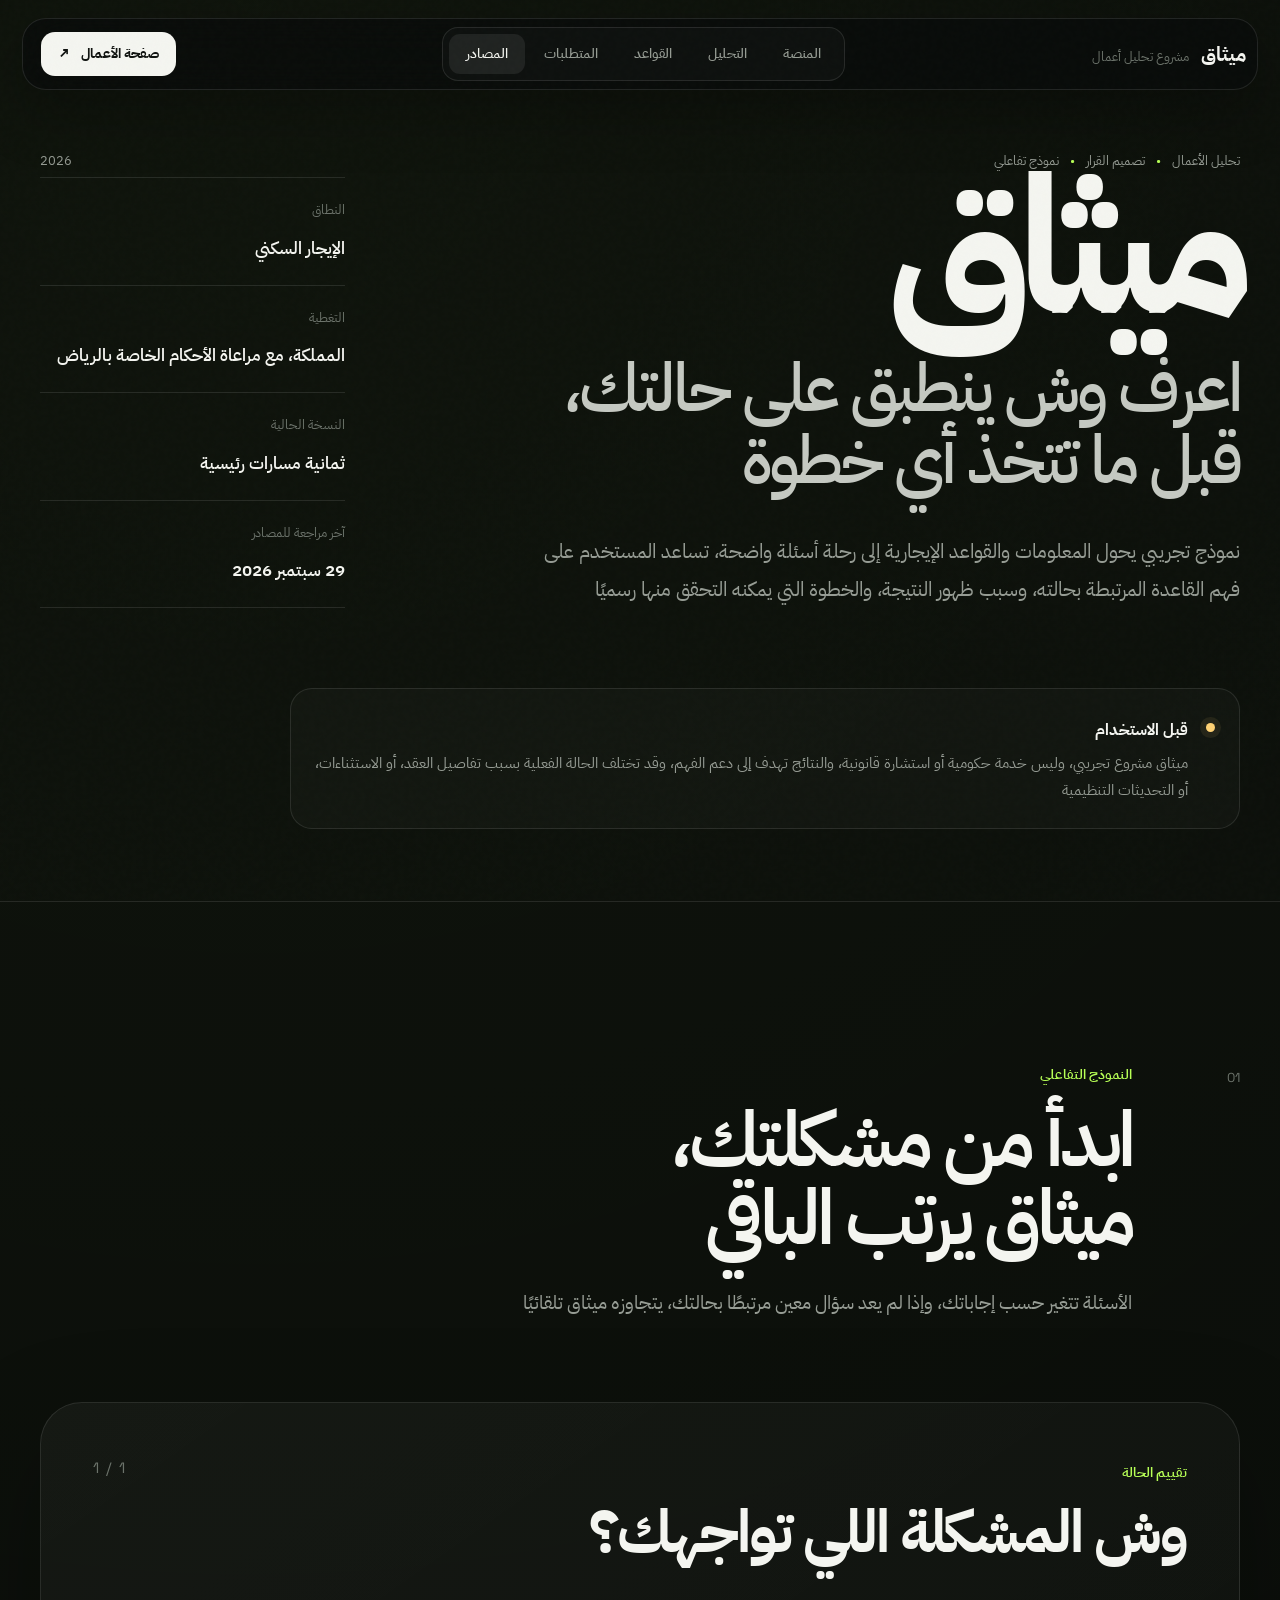
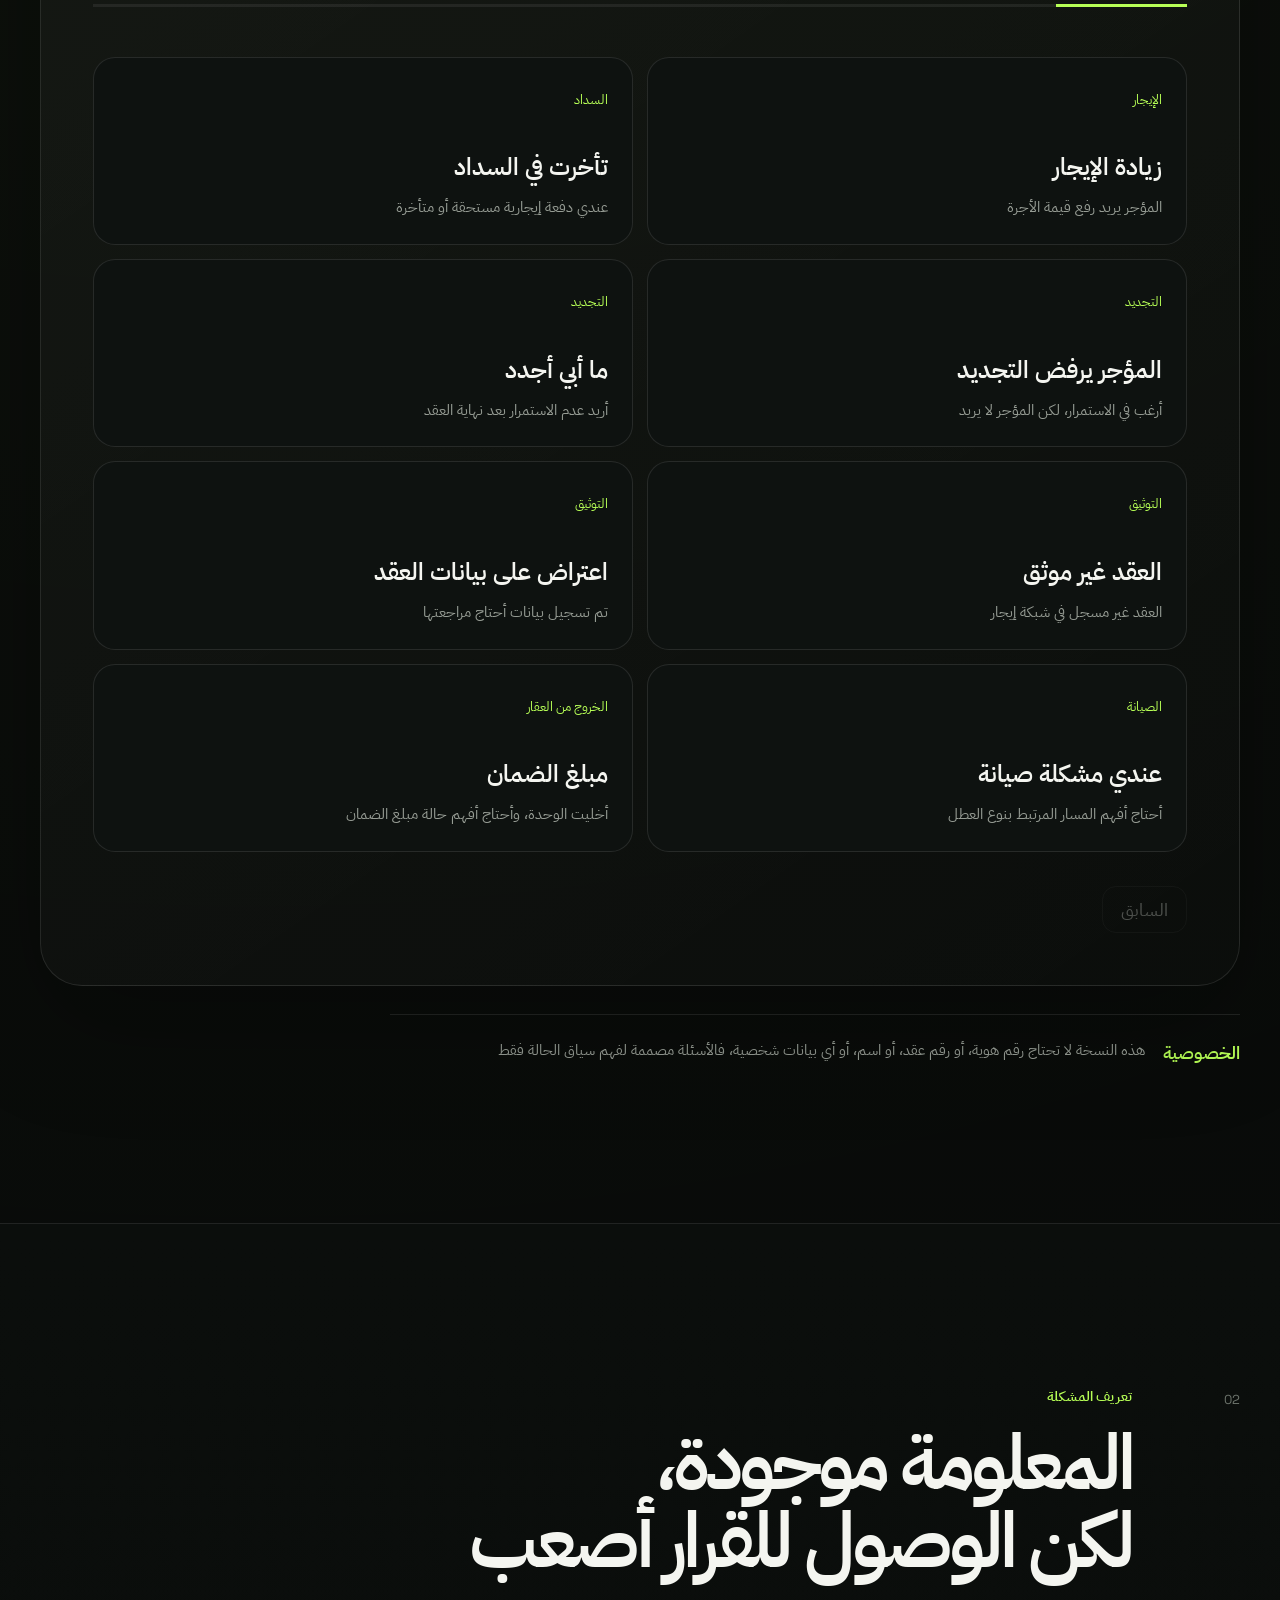
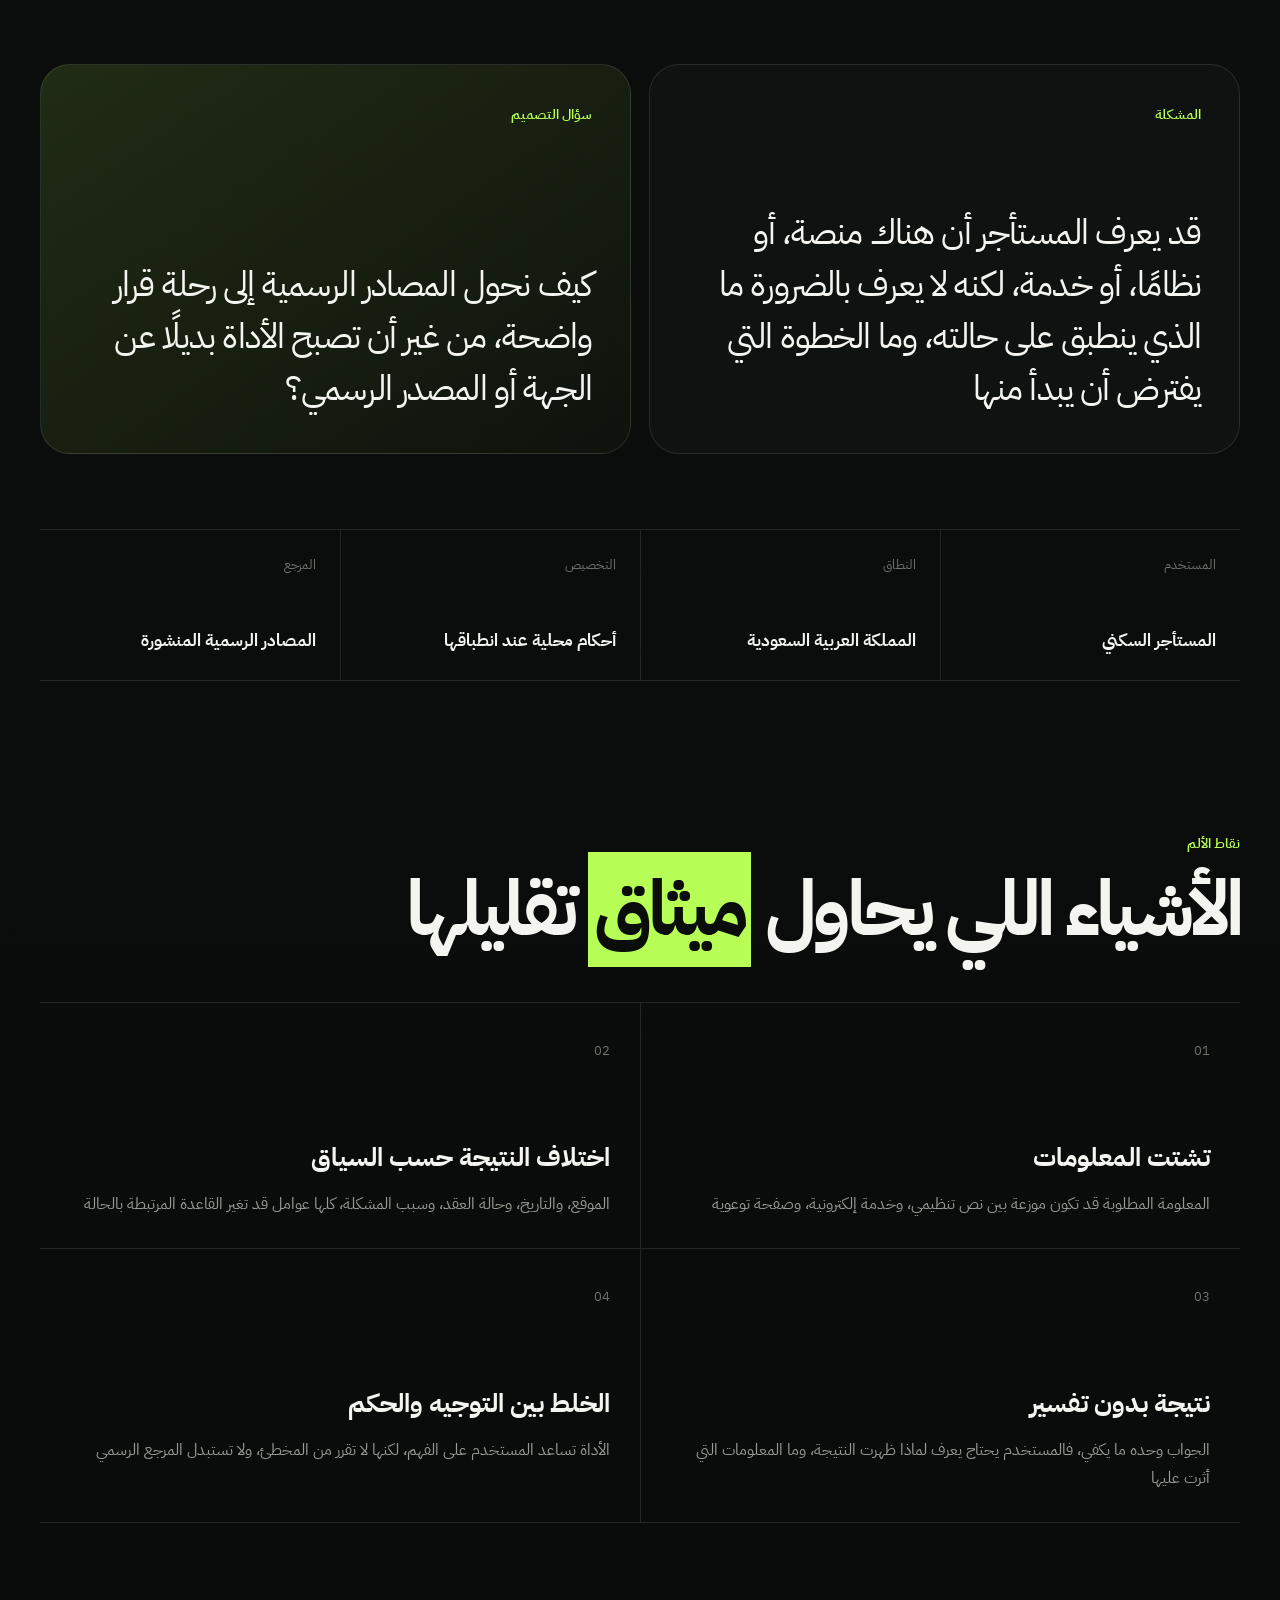
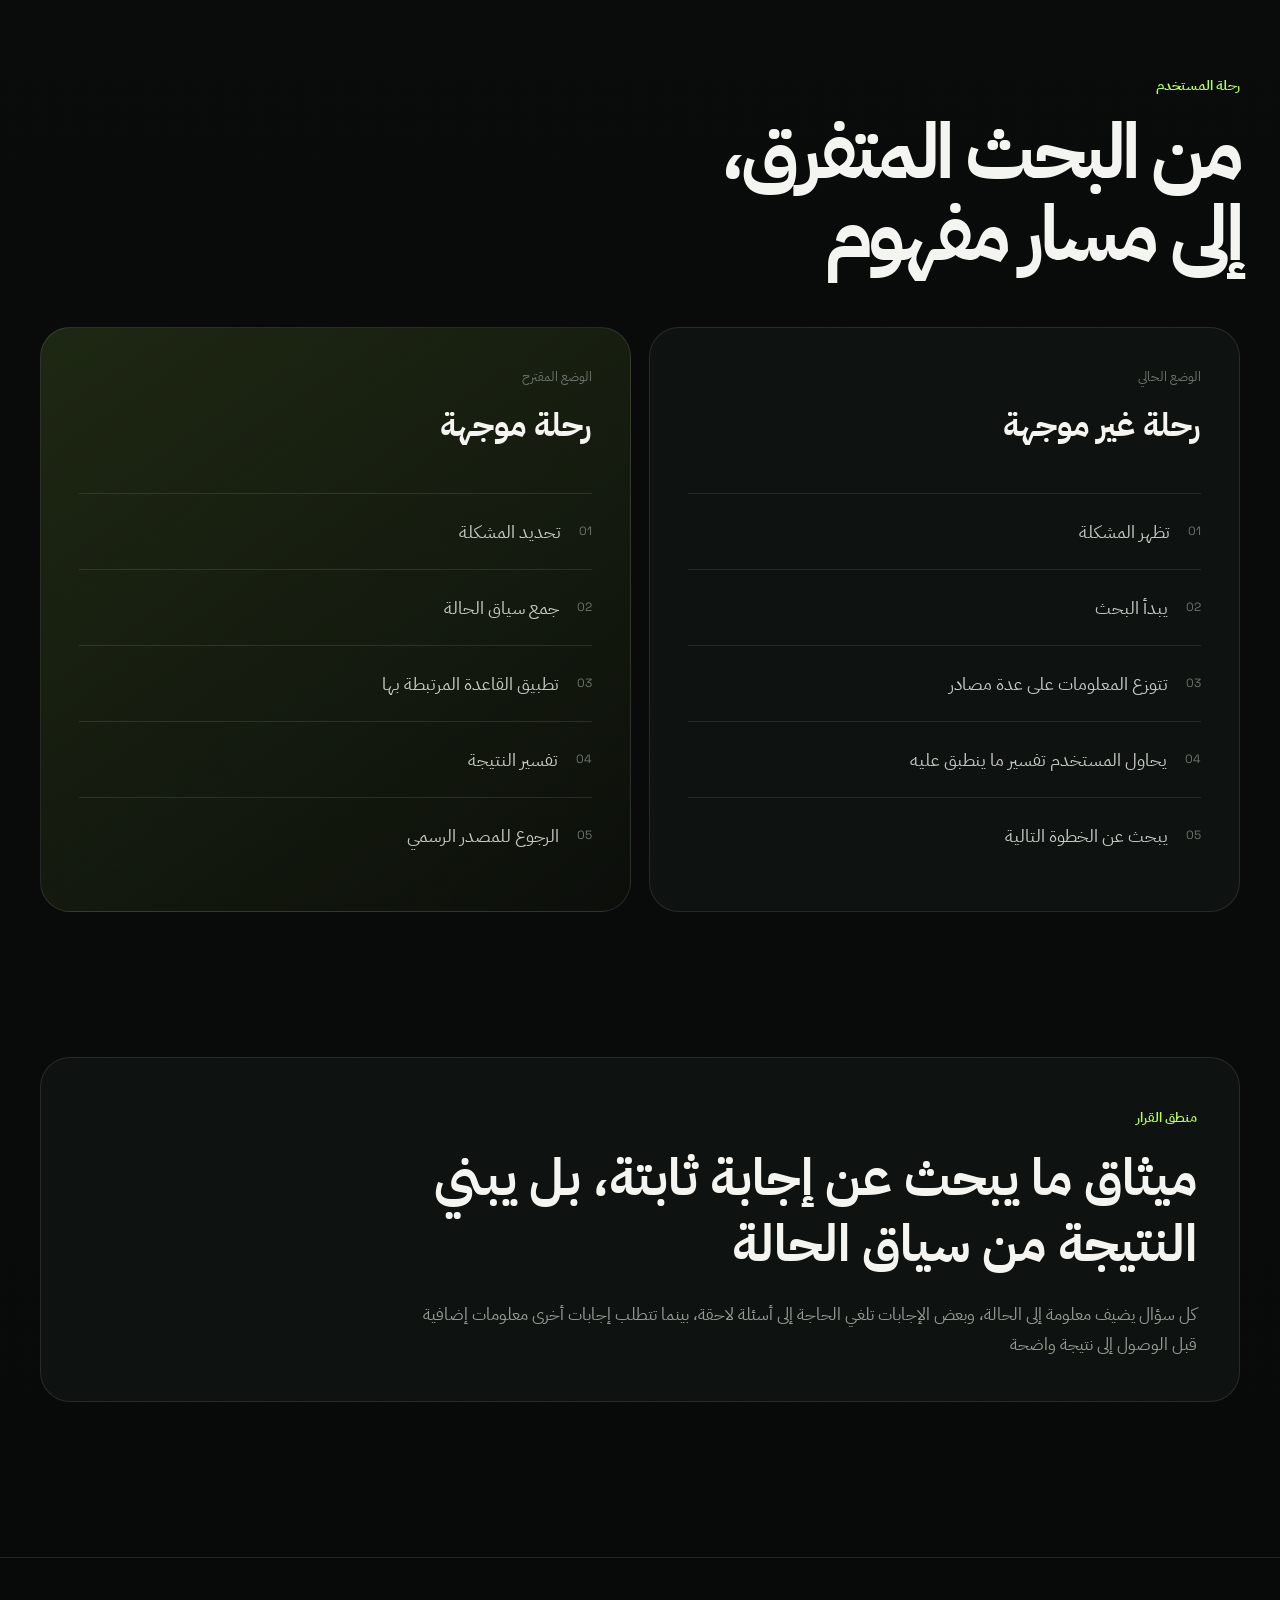
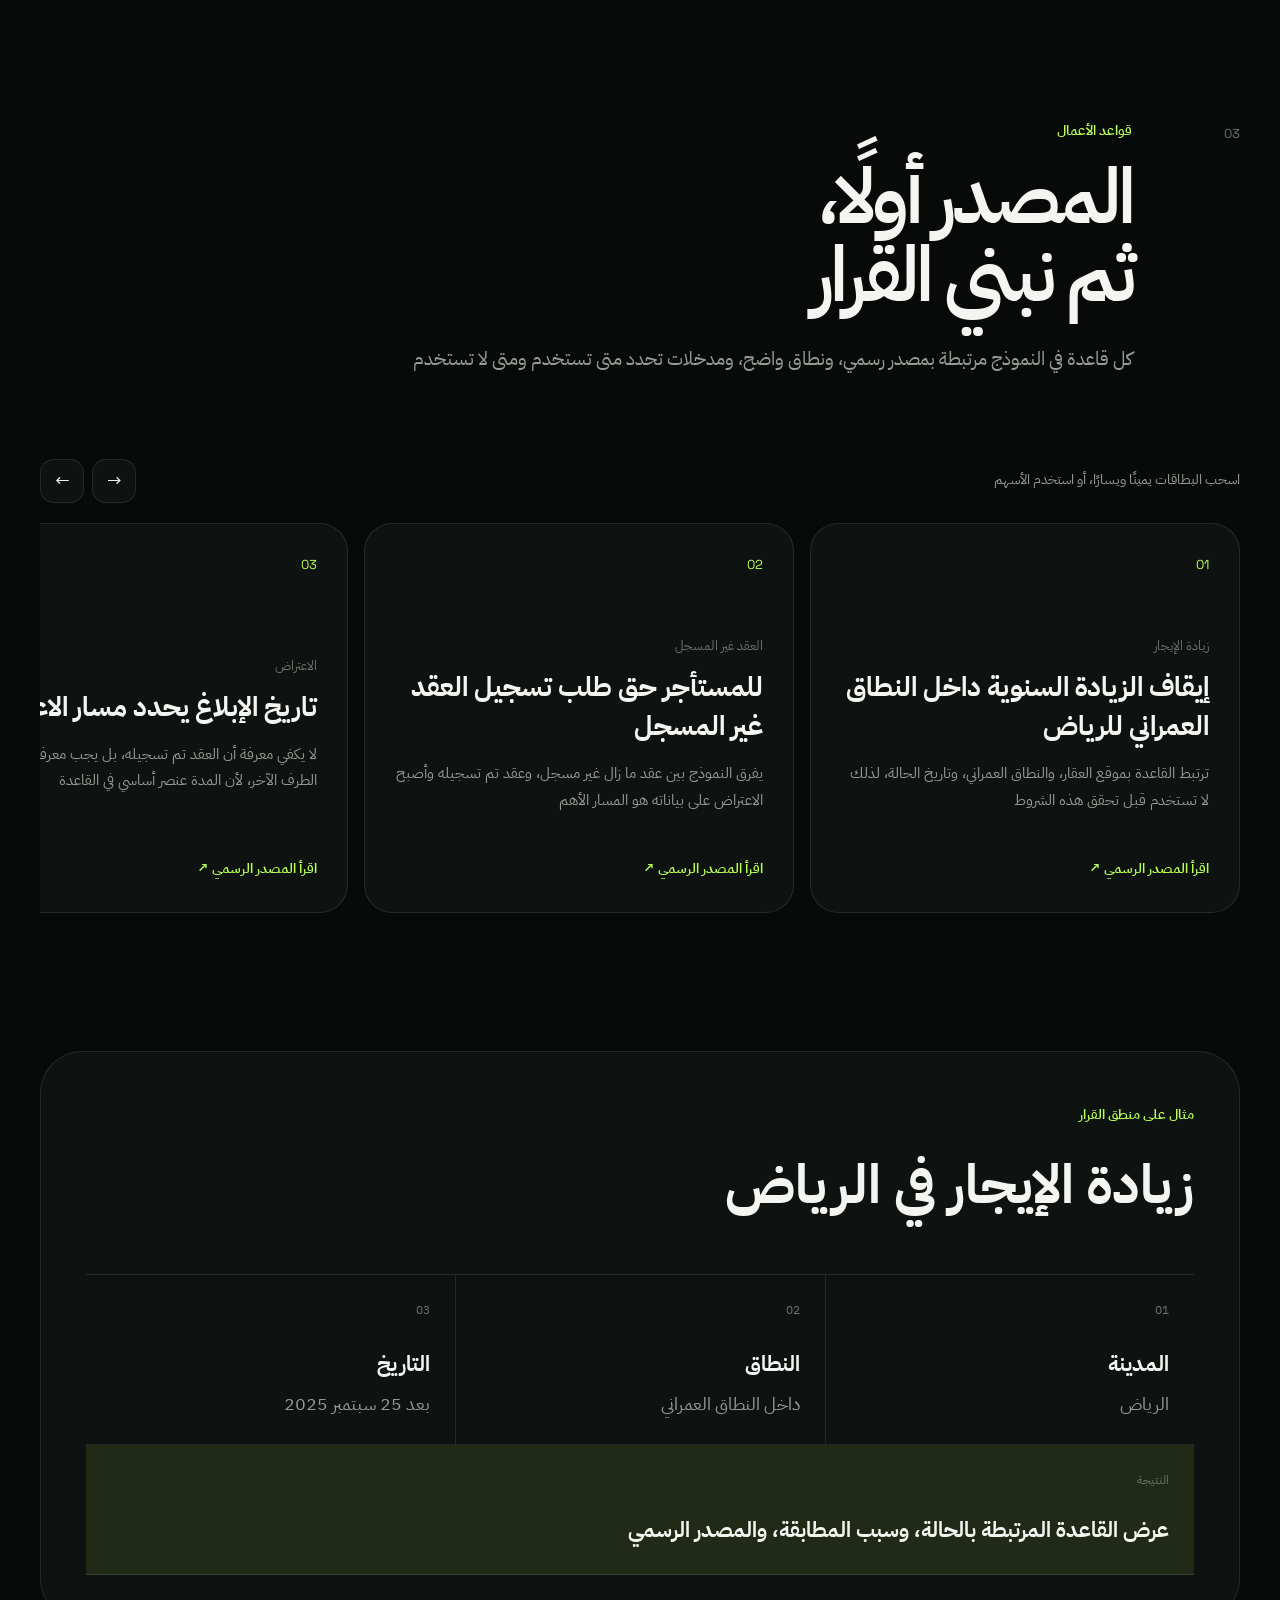
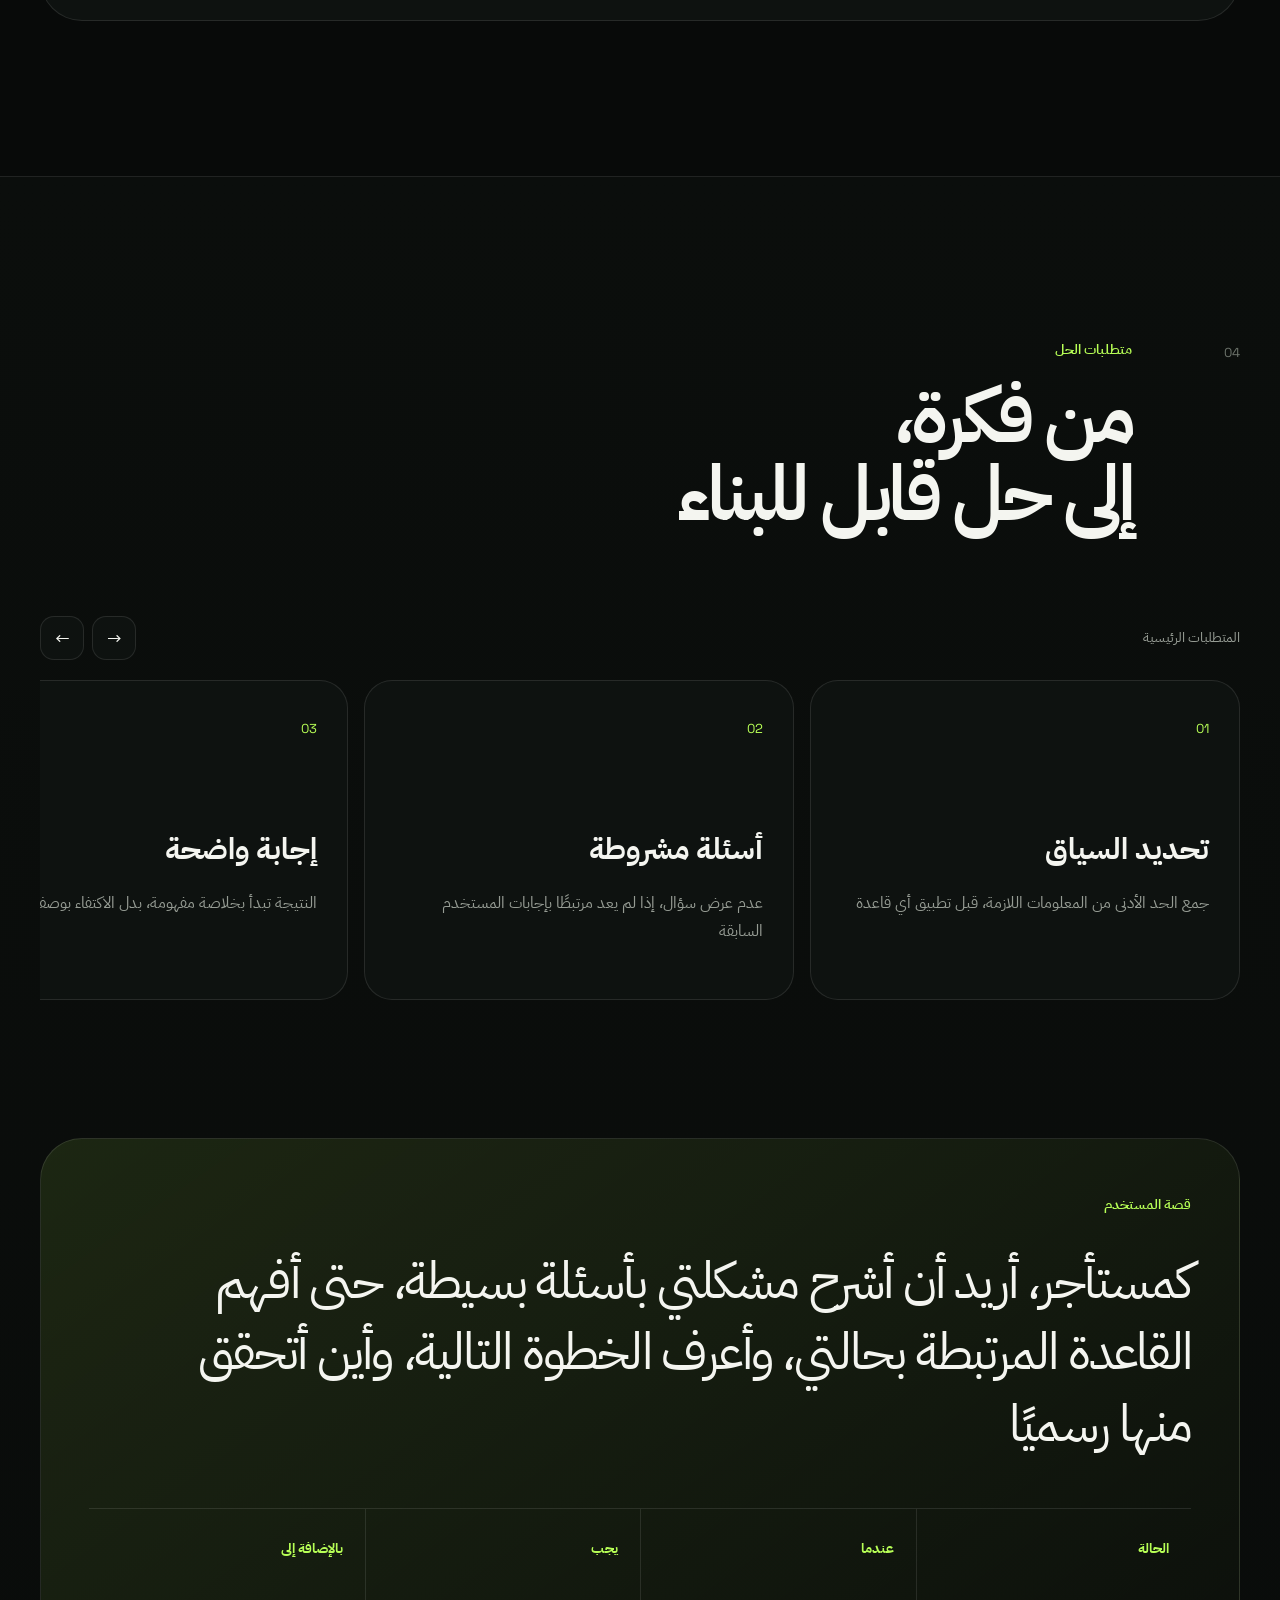
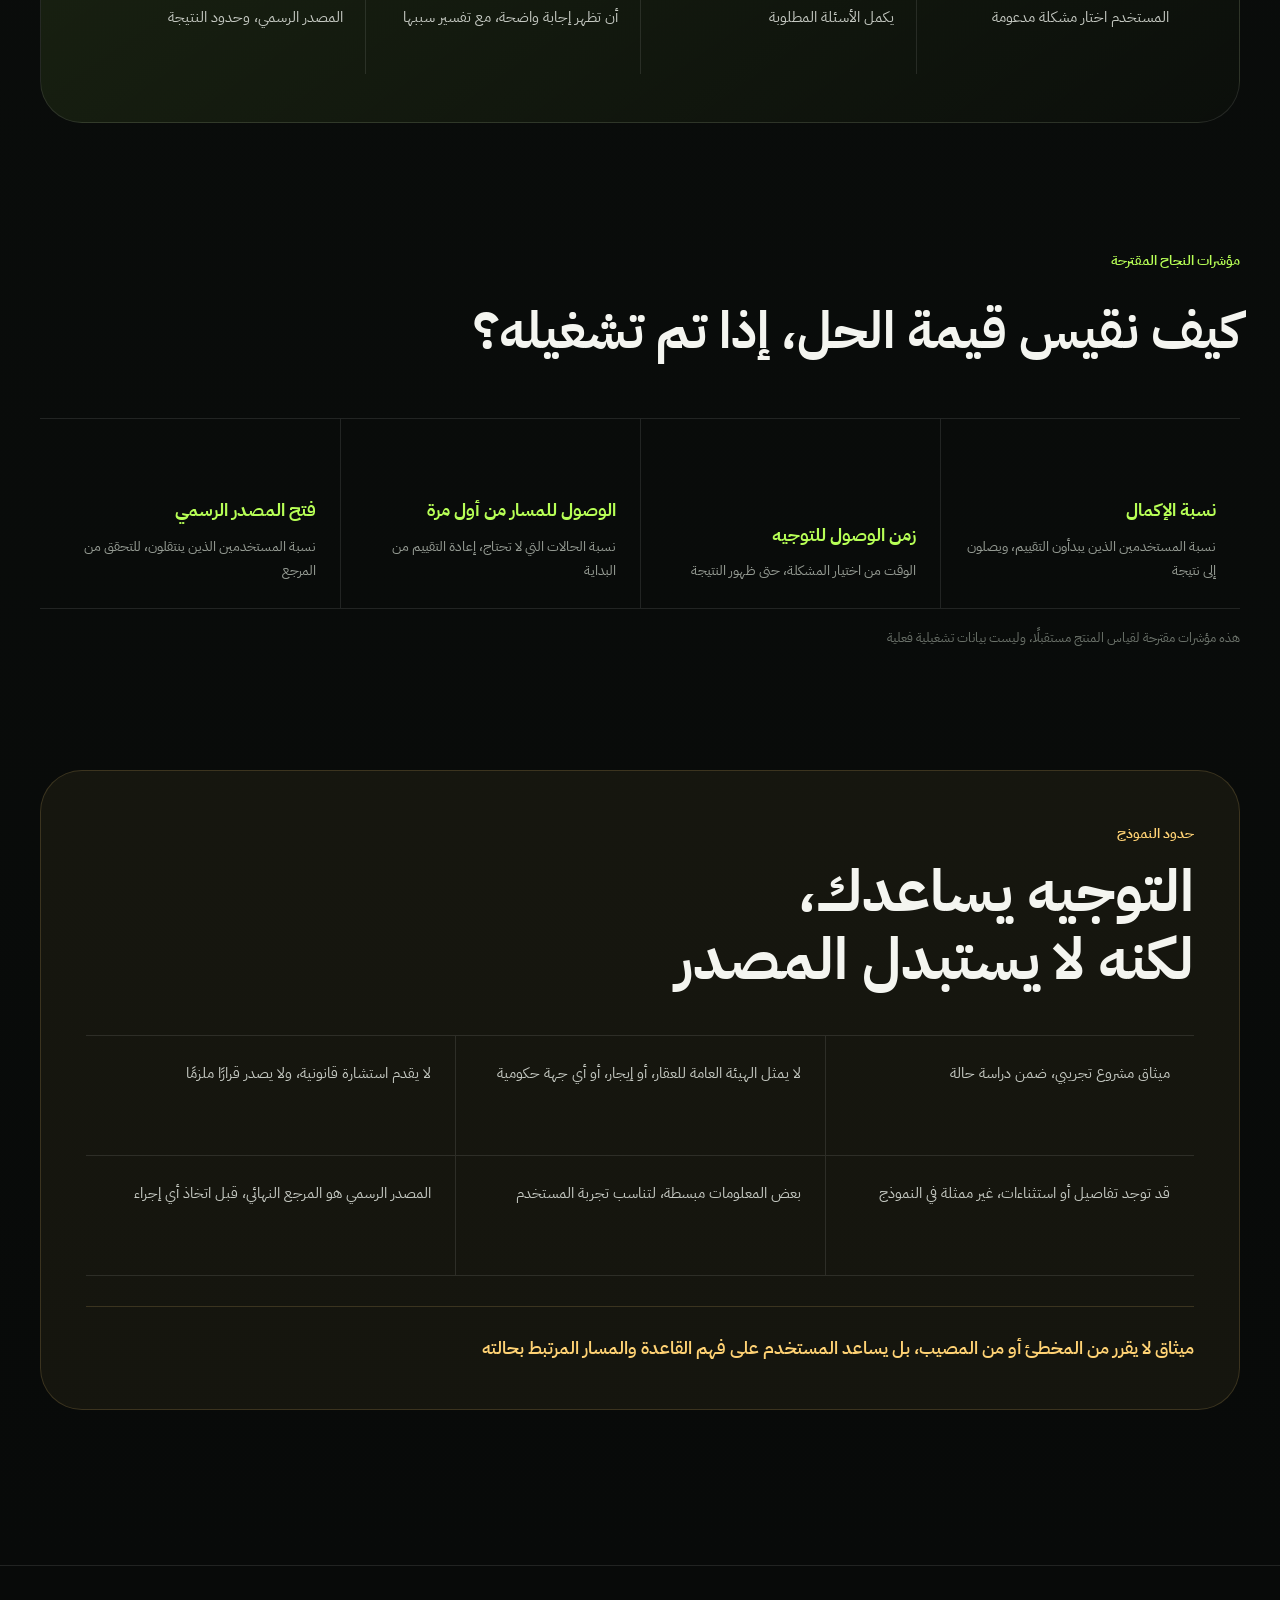
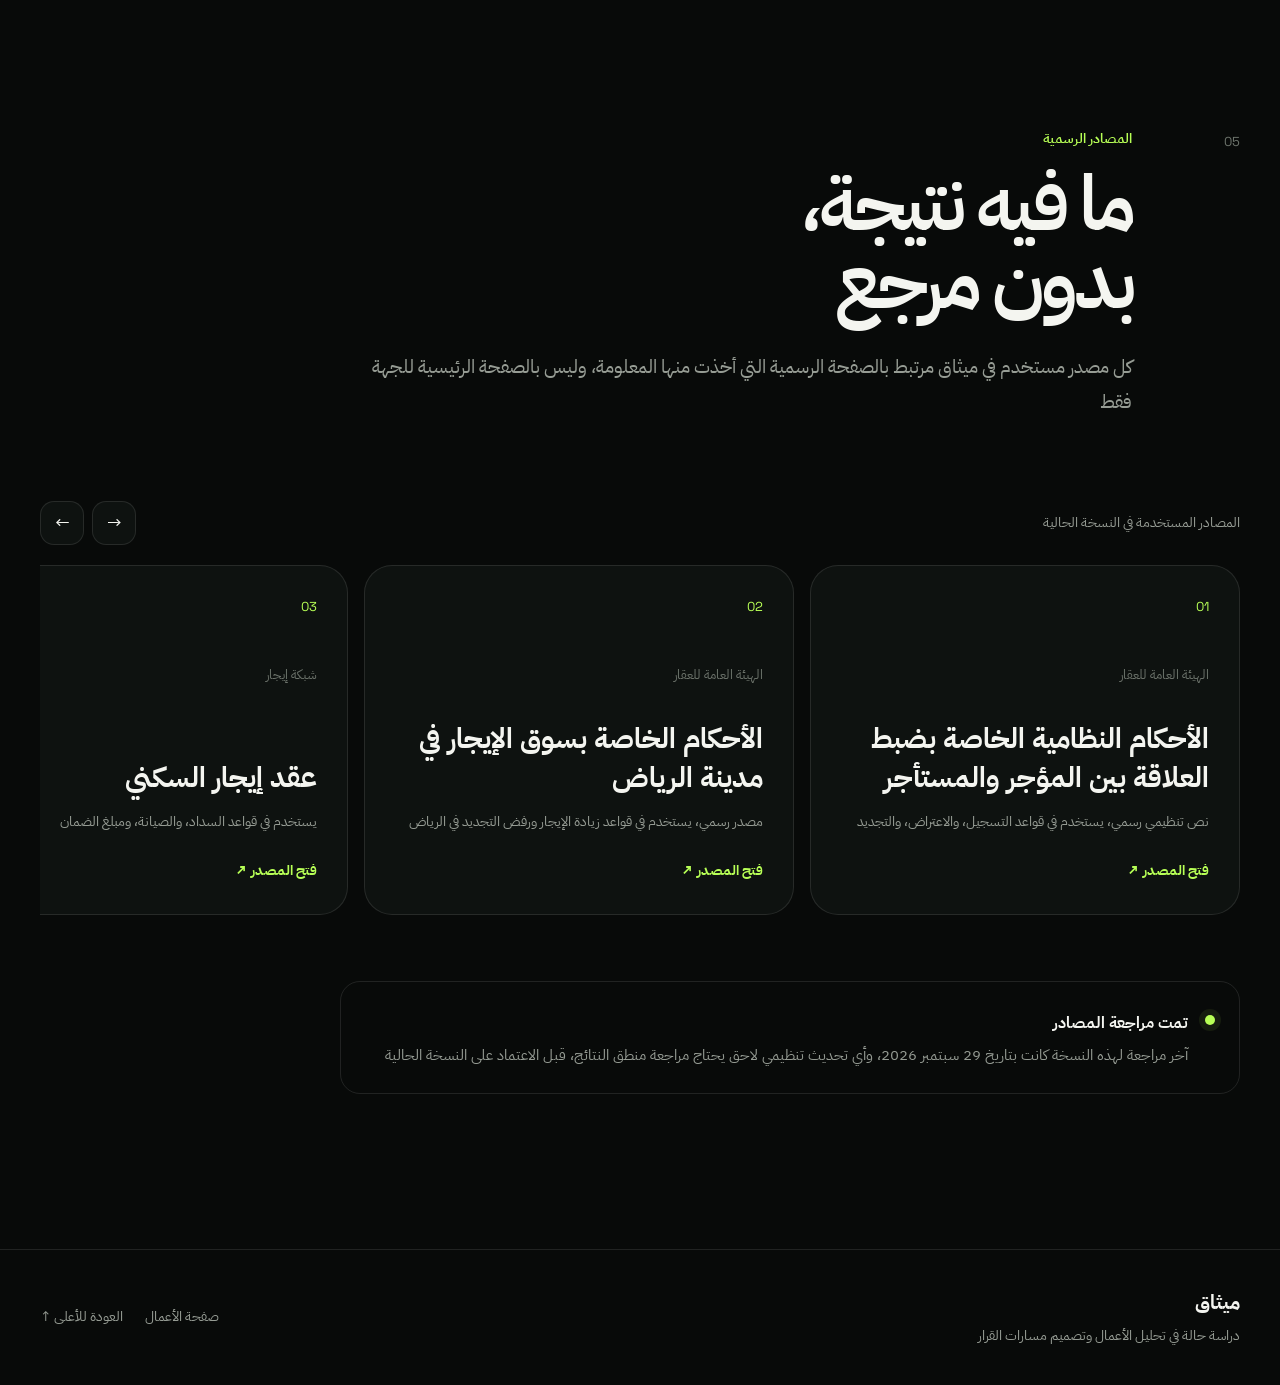
==== projects/mithaq/index.html @ 11055b18 "Reorganize portfolio project structure" ====
<!DOCTYPE html>
<html lang="ar" dir="rtl">

<head>
  <meta charset="UTF-8">

  <meta
    name="viewport"
    content="width=device-width, initial-scale=1.0"
  >

  <meta
    name="description"
    content="ميثاق، نموذج تفاعلي ودراسة حالة في تحليل الأعمال لتبسيط فهم المسارات الإيجارية السكنية"
  >

  <meta
    name="theme-color"
    content="#080a09"
  >

  <title>ميثاق | دليل المسار الإيجاري</title>

  <link
    rel="preconnect"
    href="https://fonts.googleapis.com"
  >

  <link
    rel="preconnect"
    href="https://fonts.gstatic.com"
    crossorigin
  >

  <link
    href="https://fonts.googleapis.com/css2?family=IBM+Plex+Sans+Arabic:wght@400;500;600;700&family=Space+Grotesk:wght@500;600;700&display=swap"
    rel="stylesheet"
  >

  <link
    rel="stylesheet"
    href="mithaq.css"
  >
</head>


<body>

  <div
    class="page-noise"
    aria-hidden="true"
  ></div>


  <header class="site-header">

    <div class="header-shell">

      <a
        class="header-brand"
        href="#top"
      >
        <strong>ميثاق</strong>

        <span>
          مشروع تحليل أعمال
        </span>
      </a>


      <nav
        class="desktop-nav"
        aria-label="التنقل داخل الصفحة"
      >

        <a href="#platform">
          المنصة
        </a>

        <a href="#analysis">
          التحليل
        </a>

        <a href="#rules">
          القواعد
        </a>

        <a href="#requirements">
          المتطلبات
        </a>

        <a href="#sources">
          المصادر
        </a>

      </nav>


      <a
        class="work-page-link"
        href="../../index.html"
      >
        صفحة الأعمال
        <span>↗</span>
      </a>


      <button
        class="mobile-menu-button"
        id="menuButton"
        type="button"
        aria-label="فتح القائمة"
        aria-expanded="false"
      >
        <span></span>
        <span></span>
      </button>

    </div>


    <nav
      class="mobile-menu"
      id="mobileMenu"
      aria-hidden="true"
    >

      <a href="#platform">
        المنصة
      </a>

      <a href="#analysis">
        التحليل
      </a>

      <a href="#rules">
        القواعد
      </a>

      <a href="#requirements">
        المتطلبات
      </a>

      <a href="#sources">
        المصادر
      </a>

      <a
        class="mobile-work-link"
        href="../../index.html"
      >
        العودة إلى صفحة الأعمال
      </a>

    </nav>

  </header>



  <main id="top">


    <section class="hero shell">

      <div class="hero-meta reveal">

        <span>
          تحليل الأعمال
          <i>•</i>
          تصميم القرار
          <i>•</i>
          نموذج تفاعلي
        </span>

        <span>
          2026
        </span>

      </div>


      <div class="hero-layout">

        <div class="hero-copy">

          <h1 class="hero-title reveal">
            ميثاق
          </h1>


          <!-- <p class="product-caption reveal">
            دليل تجريبي لفهم المسار الإيجاري
          </p> -->


          <p class="hero-statement reveal">
            اعرف وش ينطبق على حالتك،
            <br>
            قبل ما تتخذ أي خطوة
          </p>


          <p class="hero-description reveal">
            نموذج تجريبي يحول المعلومات والقواعد الإيجارية
            إلى رحلة أسئلة واضحة، تساعد المستخدم على فهم
            القاعدة المرتبطة بحالته، وسبب ظهور النتيجة،
            والخطوة التي يمكنه التحقق منها رسميًا
          </p>

        </div>


        <aside class="hero-facts reveal">

          <article>

            <span>
              النطاق
            </span>

            <strong>
              الإيجار السكني
            </strong>

          </article>


          <article>

            <span>
              التغطية
            </span>

            <strong>
              المملكة، مع مراعاة الأحكام الخاصة بالرياض
            </strong>

          </article>


          <article>

            <span>
              النسخة الحالية
            </span>

            <strong>
              ثمانية مسارات رئيسية
            </strong>

          </article>


          <article>

            <span>
              آخر مراجعة للمصادر
            </span>

            <strong>
              29 سبتمبر 2026
            </strong>

          </article>

        </aside>

      </div>


      <div class="hero-warning reveal">

        <span class="warning-dot"></span>

        <div>

          <strong>
            قبل الاستخدام
          </strong>

          <p>
            ميثاق مشروع تجريبي، وليس خدمة حكومية أو استشارة قانونية،
            والنتائج تهدف إلى دعم الفهم، وقد تختلف الحالة الفعلية
            بسبب تفاصيل العقد، أو الاستثناءات، أو التحديثات التنظيمية
          </p>

        </div>

      </div>

    </section>



    <section
      class="platform-section"
      id="platform"
    >

      <div class="shell">

        <header class="section-heading reveal">

          <span class="section-index">
            01
          </span>

          <div>

            <span class="section-label">
              النموذج التفاعلي
            </span>

            <h2>
              ابدأ من مشكلتك،
              <br>
              ميثاق يرتب الباقي
            </h2>

            <p>
              الأسئلة تتغير حسب إجاباتك، وإذا لم يعد سؤال معين
              مرتبطًا بحالتك، يتجاوزه ميثاق تلقائيًا
            </p>

          </div>

        </header>


        <div
          class="navigator reveal"
          id="navigator"
        >

          <div
            class="question-anchor"
            id="questionAnchor"
          ></div>


          <div class="navigator-heading">

            <div>

              <span class="navigator-label">
                تقييم الحالة
              </span>

              <h3 id="stepTitle">
                وش المشكلة اللي تواجهك؟
              </h3>

            </div>


            <div class="step-count">

              <span id="stepCurrent">
                1
              </span>

              <span>/</span>

              <span id="stepTotal">
                1
              </span>

            </div>

          </div>


          <div class="progress-track">
            <span id="progressBar"></span>
          </div>


          <div
            class="step-content"
            id="stepContent"
          ></div>


          <div class="navigator-actions">

            <button
              id="backButton"
              class="secondary-button"
              type="button"
              disabled
            >
              السابق
            </button>


            <button
              id="restartButton"
              class="secondary-button is-hidden"
              type="button"
            >
              ابدأ حالة جديدة
            </button>

          </div>

        </div>


        <div class="privacy-note reveal">

          <span>
            الخصوصية
          </span>

          <p>
            هذه النسخة لا تحتاج رقم هوية، أو رقم عقد، أو اسم،
            أو أي بيانات شخصية، فالأسئلة مصممة لفهم سياق الحالة فقط
          </p>

        </div>

      </div>

    </section>



    <section
      class="analysis-section"
      id="analysis"
    >

      <div class="shell">

        <header class="section-heading reveal">

          <span class="section-index">
            02
          </span>

          <div>

            <span class="section-label">
              تعريف المشكلة
            </span>

            <h2>
              المعلومة موجودة،
              <br>
              لكن الوصول للقرار أصعب
            </h2>

          </div>

        </header>


        <div class="problem-cards">

          <article class="feature-card reveal">

            <span>
              المشكلة
            </span>

            <p>
              قد يعرف المستأجر أن هناك منصة، أو نظامًا، أو خدمة،
              لكنه لا يعرف بالضرورة ما الذي ينطبق على حالته،
              وما الخطوة التي يفترض أن يبدأ منها
            </p>

          </article>


          <article class="feature-card green-card reveal">

            <span>
              سؤال التصميم
            </span>

            <p>
              كيف نحول المصادر الرسمية إلى رحلة قرار واضحة،
              من غير أن تصبح الأداة بديلًا عن الجهة أو المصدر الرسمي؟
            </p>

          </article>

        </div>


        <div class="scope-row reveal">

          <article>

            <span>
              المستخدم
            </span>

            <strong>
              المستأجر السكني
            </strong>

          </article>


          <article>

            <span>
              النطاق
            </span>

            <strong>
              المملكة العربية السعودية
            </strong>

          </article>


          <article>

            <span>
              التخصيص
            </span>

            <strong>
              أحكام محلية عند انطباقها
            </strong>

          </article>


          <article>

            <span>
              المرجع
            </span>

            <strong>
              المصادر الرسمية المنشورة
            </strong>

          </article>

        </div>



        <div class="major-block">

          <header class="statement-heading reveal">

            <span>
              نقاط الألم
            </span>

            <h3>
              الأشياء اللي يحاول
              <mark>ميثاق</mark>
              تقليلها
            </h3>

          </header>


          <div class="pain-grid">

            <article class="pain-card reveal">

              <span>
                01
              </span>

              <strong>
                تشتت المعلومات
              </strong>

              <p>
                المعلومة المطلوبة قد تكون موزعة بين نص تنظيمي،
                وخدمة إلكترونية، وصفحة توعوية
              </p>

            </article>


            <article class="pain-card reveal">

              <span>
                02
              </span>

              <strong>
                اختلاف النتيجة حسب السياق
              </strong>

              <p>
                الموقع، والتاريخ، وحالة العقد، وسبب المشكلة،
                كلها عوامل قد تغير القاعدة المرتبطة بالحالة
              </p>

            </article>


            <article class="pain-card reveal">

              <span>
                03
              </span>

              <strong>
                نتيجة بدون تفسير
              </strong>

              <p>
                الجواب وحده ما يكفي، فالمستخدم يحتاج يعرف
                لماذا ظهرت النتيجة، وما المعلومات التي أثرت عليها
              </p>

            </article>


            <article class="pain-card reveal">

              <span>
                04
              </span>

              <strong>
                الخلط بين التوجيه والحكم
              </strong>

              <p>
                الأداة تساعد المستخدم على الفهم،
                لكنها لا تقرر من المخطئ، ولا تستبدل المرجع الرسمي
              </p>

            </article>

          </div>

        </div>



        <div class="major-block">

          <header class="statement-heading reveal">

            <span>
              رحلة المستخدم
            </span>

            <h3>
              من البحث المتفرق،
              <br>
              إلى مسار مفهوم
            </h3>

          </header>


          <div class="process-grid">

            <article class="process-card reveal">

              <div class="process-title">

                <span>
                  الوضع الحالي
                </span>

                <strong>
                  رحلة غير موجهة
                </strong>

              </div>


              <ol>

                <li>
                  <span>01</span>
                  تظهر المشكلة
                </li>

                <li>
                  <span>02</span>
                  يبدأ البحث
                </li>

                <li>
                  <span>03</span>
                  تتوزع المعلومات على عدة مصادر
                </li>

                <li>
                  <span>04</span>
                  يحاول المستخدم تفسير ما ينطبق عليه
                </li>

                <li>
                  <span>05</span>
                  يبحث عن الخطوة التالية
                </li>

              </ol>

            </article>


            <article class="process-card process-highlight reveal">

              <div class="process-title">

                <span>
                  الوضع المقترح
                </span>

                <strong>
                  رحلة موجهة
                </strong>

              </div>


              <ol>

                <li>
                  <span>01</span>
                  تحديد المشكلة
                </li>

                <li>
                  <span>02</span>
                  جمع سياق الحالة
                </li>

                <li>
                  <span>03</span>
                  تطبيق القاعدة المرتبطة بها
                </li>

                <li>
                  <span>04</span>
                  تفسير النتيجة
                </li>

                <li>
                  <span>05</span>
                  الرجوع للمصدر الرسمي
                </li>

              </ol>

            </article>

          </div>

        </div>



        <div class="major-block decision-logic-intro reveal">

          <span>
            منطق القرار
          </span>

          <h3>
            ميثاق ما يبحث عن إجابة ثابتة،
            بل يبني النتيجة من سياق الحالة
          </h3>

          <p>
            كل سؤال يضيف معلومة إلى الحالة، وبعض الإجابات
            تلغي الحاجة إلى أسئلة لاحقة، بينما تتطلب إجابات أخرى
            معلومات إضافية قبل الوصول إلى نتيجة واضحة
          </p>

        </div>

      </div>

    </section>



    <section
      class="rules-section"
      id="rules"
    >

      <div class="shell">

        <header class="section-heading reveal">

          <span class="section-index">
            03
          </span>

          <div>

            <span class="section-label">
              قواعد الأعمال
            </span>

            <h2>
              المصدر أولًا،
              <br>
              ثم نبني القرار
            </h2>

            <p>
              كل قاعدة في النموذج مرتبطة بمصدر رسمي،
              ونطاق واضح، ومدخلات تحدد متى تستخدم ومتى لا تستخدم
            </p>

          </div>

        </header>


        <div class="rail-shell reveal">

          <div class="rail-toolbar">

            <span>
              اسحب البطاقات يمينًا ويسارًا، أو استخدم الأسهم
            </span>


            <div class="rail-buttons">

              <button
                type="button"
                data-rail-prev="rulesRail"
                aria-label="البطاقة السابقة"
              >
                →
              </button>

              <button
                type="button"
                data-rail-next="rulesRail"
                aria-label="البطاقة التالية"
              >
                ←
              </button>

            </div>

          </div>


          <div
            class="horizontal-rail"
            id="rulesRail"
          >


            <article class="rail-card rule-card">

              <span class="card-number">
                01
              </span>

              <div>

                <small>
                  زيادة الإيجار
                </small>

                <h3>
                  إيقاف الزيادة السنوية داخل النطاق العمراني للرياض
                </h3>

                <p>
                  ترتبط القاعدة بموقع العقار، والنطاق العمراني،
                  وتاريخ الحالة، لذلك لا تستخدم قبل تحقق هذه الشروط
                </p>

              </div>

              <a
                href="https://rega.gov.sa/media-center/%D8%A7%D9%84%D8%A3%D8%AE%D8%A8%D8%A7%D8%B1-%D9%88%D8%A7%D9%84%D8%A5%D8%B9%D9%84%D8%A7%D9%86%D8%A7%D8%AA/%D8%A7%D9%84%D9%85%D9%88%D8%A7%D9%81%D9%82%D8%A9-%D8%B9%D9%84%D9%89-%D8%A7%D9%84%D8%A3%D8%AD%D9%83%D8%A7%D9%85-%D8%A7%D9%84%D9%86%D8%B8%D8%A7%D9%85%D9%8A%D8%A9-%D8%A7%D9%84%D8%AE%D8%A7%D8%B5%D8%A9-%D8%A8%D8%B6%D8%A8%D8%B7-%D8%A7%D9%84%D8%B9%D9%84%D8%A7%D9%82%D8%A9-%D8%A8%D9%8A%D9%86-%D8%A7%D9%84%D9%85-%D8%A4%D8%AC%D8%B1-%D9%88%D8%A7%D9%84%D9%85-%D8%B3%D8%AA%D8%A3%D8%AC-%D8%B1/"
                target="_blank"
                rel="noreferrer"
              >
                اقرأ المصدر الرسمي ↗
              </a>

            </article>



            <article class="rail-card rule-card">

              <span class="card-number">
                02
              </span>

              <div>

                <small>
                  العقد غير المسجل
                </small>

                <h3>
                  للمستأجر حق طلب تسجيل العقد غير المسجل
                </h3>

                <p>
                  يفرق النموذج بين عقد ما زال غير مسجل،
                  وعقد تم تسجيله وأصبح الاعتراض على بياناته هو المسار الأهم
                </p>

              </div>

              <a
                href="https://rega.gov.sa/%D8%A7%D9%84%D8%A3%D9%86%D8%B8%D9%85%D8%A9-%D9%88%D8%A7%D9%84%D9%82%D8%B1%D8%A7%D8%B1%D8%A7%D8%AA/%D8%A7%D9%84%D8%A3%D9%86%D8%B8%D9%85%D8%A9-%D9%88%D8%A7%D9%84%D9%84%D9%88%D8%A7%D8%A6%D8%AD-%D9%88%D8%A7%D9%84%D8%A3%D8%AF%D9%84%D8%A9/%D8%A7%D9%84%D8%A3%D9%86%D8%B8%D9%85%D8%A9/%D8%A7%D9%84%D8%A3%D8%AD%D9%83%D8%A7%D9%85-%D8%A7%D9%84%D9%86%D8%B8%D8%A7%D9%85%D9%8A%D8%A9-%D8%A7%D9%84%D8%AE%D8%A7%D8%B5%D8%A9-%D8%A8%D8%B6%D8%A8%D8%B7-%D8%A7%D9%84%D8%B9%D9%84%D8%A7%D9%82%D8%A9-%D8%A8%D9%8A%D9%86-%D8%A7%D9%84%D9%85%D8%A4%D8%AC%D8%B1-%D9%88%D8%A7%D9%84%D9%85%D8%B3%D8%AA%D8%A3%D8%AC%D8%B1/"
                target="_blank"
                rel="noreferrer"
              >
                اقرأ المصدر الرسمي ↗
              </a>

            </article>



            <article class="rail-card rule-card">

              <span class="card-number">
                03
              </span>

              <div>

                <small>
                  الاعتراض
                </small>

                <h3>
                  تاريخ الإبلاغ يحدد مسار الاعتراض
                </h3>

                <p>
                  لا يكفي معرفة أن العقد تم تسجيله،
                  بل يجب معرفة متى تم إبلاغ الطرف الآخر،
                  لأن المدة عنصر أساسي في القاعدة
                </p>

              </div>

              <a
                href="https://rega.gov.sa/%D8%A7%D9%84%D8%A3%D9%86%D8%B8%D9%85%D8%A9-%D9%88%D8%A7%D9%84%D9%82%D8%B1%D8%A7%D8%B1%D8%A7%D8%AA/%D8%A7%D9%84%D8%A3%D9%86%D8%B8%D9%85%D8%A9-%D9%88%D8%A7%D9%84%D9%84%D9%88%D8%A7%D8%A6%D8%AD-%D9%88%D8%A7%D9%84%D8%A3%D8%AF%D9%84%D8%A9/%D8%A7%D9%84%D8%A3%D9%86%D8%B8%D9%85%D8%A9/%D8%A7%D9%84%D8%A3%D8%AD%D9%83%D8%A7%D9%85-%D8%A7%D9%84%D9%86%D8%B8%D8%A7%D9%85%D9%8A%D8%A9-%D8%A7%D9%84%D8%AE%D8%A7%D8%B5%D8%A9-%D8%A8%D8%B6%D8%A8%D8%B7-%D8%A7%D9%84%D8%B9%D9%84%D8%A7%D9%82%D8%A9-%D8%A8%D9%8A%D9%86-%D8%A7%D9%84%D9%85%D8%A4%D8%AC%D8%B1-%D9%88%D8%A7%D9%84%D9%85%D8%B3%D8%AA%D8%A3%D8%AC%D8%B1/"
                target="_blank"
                rel="noreferrer"
              >
                اقرأ المصدر الرسمي ↗
              </a>

            </article>



            <article class="rail-card rule-card">

              <span class="card-number">
                04
              </span>

              <div>

                <small>
                  التجديد
                </small>

                <h3>
                  توقيت الإشعار جزء أساسي من مسار التجديد
                </h3>

                <p>
                  ميثاق يستخدم رغبة الطرف، والمدة المتبقية على العقد،
                  لتحديد ما إذا كانت قاعدة الإشعار مرتبطة بالحالة
                </p>

              </div>

              <a
                href="https://rega.gov.sa/%D8%A7%D9%84%D8%A3%D9%86%D8%B8%D9%85%D8%A9-%D9%88%D8%A7%D9%84%D9%82%D8%B1%D8%A7%D8%B1%D8%A7%D8%AA/%D8%A7%D9%84%D8%A3%D9%86%D8%B8%D9%85%D8%A9-%D9%88%D8%A7%D9%84%D9%84%D9%88%D8%A7%D8%A6%D8%AD-%D9%88%D8%A7%D9%84%D8%A3%D8%AF%D9%84%D8%A9/%D8%A7%D9%84%D8%A3%D9%86%D8%B8%D9%85%D8%A9/%D8%A7%D9%84%D8%A3%D8%AD%D9%83%D8%A7%D9%85-%D8%A7%D9%84%D9%86%D8%B8%D8%A7%D9%85%D9%8A%D8%A9-%D8%A7%D9%84%D8%AE%D8%A7%D8%B5%D8%A9-%D8%A8%D8%B6%D8%A8%D8%B7-%D8%A7%D9%84%D8%B9%D9%84%D8%A7%D9%82%D8%A9-%D8%A8%D9%8A%D9%86-%D8%A7%D9%84%D9%85%D8%A4%D8%AC%D8%B1-%D9%88%D8%A7%D9%84%D9%85%D8%B3%D8%AA%D8%A3%D8%AC%D8%B1/"
                target="_blank"
                rel="noreferrer"
              >
                اقرأ المصدر الرسمي ↗
              </a>

            </article>



            <article class="rail-card rule-card">

              <span class="card-number">
                05
              </span>

              <div>

                <small>
                  مبلغ الضمان
                </small>

                <h3>
                  تاريخ الإخلاء يبدأ منه تقييم حالة مبلغ الضمان
                </h3>

                <p>
                  بعد الإخلاء، يراجع النموذج المدة،
                  ووجود أضرار أو مستحقات قد تؤثر في المبلغ المسترد
                </p>

              </div>

              <a
                href="https://www.ejar.sa/ar/page/19420"
                target="_blank"
                rel="noreferrer"
              >
                اقرأ المصدر الرسمي ↗
              </a>

            </article>



            <article class="rail-card rule-card">

              <span class="card-number">
                06
              </span>

              <div>

                <small>
                  الصيانة
                </small>

                <h3>
                  نوع مشكلة الصيانة يغير المسار
                </h3>

                <p>
                  الصيانة الدورية، والأجزاء المشتركة،
                  ومشكلات السلامة، ليست حالة واحدة،
                  لذلك يبدأ ميثاق بتحديد نوع المشكلة
                </p>

              </div>

              <a
                href="https://www.ejar.sa/ar/page/19420"
                target="_blank"
                rel="noreferrer"
              >
                اقرأ المصدر الرسمي ↗
              </a>

            </article>



            <article class="rail-card rule-card">

              <span class="card-number">
                07
              </span>

              <div>

                <small>
                  السداد
                </small>

                <h3>
                  دورة السداد تحدد المهلة المرتبطة بالحالة
                </h3>

                <p>
                  قبل تقييم التأخر، يحتاج ميثاق معرفة وجود دفعة مستحقة،
                  ودورة السداد، والمدة منذ تاريخ الاستحقاق
                </p>

              </div>

              <a
                href="https://www.ejar.sa/ar/page/19420"
                target="_blank"
                rel="noreferrer"
              >
                اقرأ المصدر الرسمي ↗
              </a>

            </article>

          </div>

        </div>



        <div class="decision-block reveal">

          <header>

            <span>
              مثال على منطق القرار
            </span>

            <h3>
              زيادة الإيجار في الرياض
            </h3>

          </header>


          <div class="decision-grid">

            <article>

              <span>
                01
              </span>

              <strong>
                المدينة
              </strong>

              <p>
                الرياض
              </p>

            </article>


            <article>

              <span>
                02
              </span>

              <strong>
                النطاق
              </strong>

              <p>
                داخل النطاق العمراني
              </p>

            </article>


            <article>

              <span>
                03
              </span>

              <strong>
                التاريخ
              </strong>

              <p>
                بعد 25 سبتمبر 2025
              </p>

            </article>


            <article class="decision-final">

              <span>
                النتيجة
              </span>

              <strong>
                عرض القاعدة المرتبطة بالحالة،
                وسبب المطابقة، والمصدر الرسمي
              </strong>

            </article>

          </div>

        </div>

      </div>

    </section>



    <section
      class="requirements-section"
      id="requirements"
    >

      <div class="shell">

        <header class="section-heading reveal">

          <span class="section-index">
            04
          </span>

          <div>

            <span class="section-label">
              متطلبات الحل
            </span>

            <h2>
              من فكرة،
              <br>
              إلى حل قابل للبناء
            </h2>

          </div>

        </header>


        <div class="rail-shell reveal">

          <div class="rail-toolbar">

            <span>
              المتطلبات الرئيسية
            </span>


            <div class="rail-buttons">

              <button
                type="button"
                data-rail-prev="requirementsRail"
              >
                →
              </button>

              <button
                type="button"
                data-rail-next="requirementsRail"
              >
                ←
              </button>

            </div>

          </div>


          <div
            class="horizontal-rail"
            id="requirementsRail"
          >

            <article class="rail-card requirement-card">

              <span class="card-number">
                01
              </span>

              <h3>
                تحديد السياق
              </h3>

              <p>
                جمع الحد الأدنى من المعلومات اللازمة،
                قبل تطبيق أي قاعدة
              </p>

            </article>


            <article class="rail-card requirement-card">

              <span class="card-number">
                02
              </span>

              <h3>
                أسئلة مشروطة
              </h3>

              <p>
                عدم عرض سؤال،
                إذا لم يعد مرتبطًا بإجابات المستخدم السابقة
              </p>

            </article>


            <article class="rail-card requirement-card">

              <span class="card-number">
                03
              </span>

              <h3>
                إجابة واضحة
              </h3>

              <p>
                النتيجة تبدأ بخلاصة مفهومة،
                بدل الاكتفاء بوصف عملية التقييم
              </p>

            </article>


            <article class="rail-card requirement-card">

              <span class="card-number">
                04
              </span>

              <h3>
                تفسير النتيجة
              </h3>

              <p>
                توضيح الإجابات،
                التي أثرت في النتيجة النهائية
              </p>

            </article>


            <article class="rail-card requirement-card">

              <span class="card-number">
                05
              </span>

              <h3>
                تتبع المصدر
              </h3>

              <p>
                ربط كل نتيجة بالصفحة الرسمية،
                التي استخدمت لبناء الإجابة
              </p>

            </article>


            <article class="rail-card requirement-card">

              <span class="card-number">
                06
              </span>

              <h3>
                الخصوصية
              </h3>

              <p>
                عدم طلب معلومات شخصية،
                لا يحتاجها منطق القرار
              </p>

            </article>


            <article class="rail-card requirement-card">

              <span class="card-number">
                07
              </span>

              <h3>
                قابلية التحديث
              </h3>

              <p>
                فصل قواعد القرار عن الواجهة،
                حتى يمكن تحديثها عند تغير الأحكام
              </p>

            </article>

          </div>

        </div>



        <div class="story-section reveal">

          <span>
            قصة المستخدم
          </span>

          <blockquote>
            كمستأجر، أريد أن أشرح مشكلتي بأسئلة بسيطة،
            حتى أفهم القاعدة المرتبطة بحالتي،
            وأعرف الخطوة التالية، وأين أتحقق منها رسميًا
          </blockquote>


          <div class="story-checks">

            <article>

              <strong>
                الحالة
              </strong>

              <p>
                المستخدم اختار مشكلة مدعومة
              </p>

            </article>


            <article>

              <strong>
                عندما
              </strong>

              <p>
                يكمل الأسئلة المطلوبة
              </p>

            </article>


            <article>

              <strong>
                يجب
              </strong>

              <p>
                أن تظهر إجابة واضحة،
                مع تفسير سببها
              </p>

            </article>


            <article>

              <strong>
                بالإضافة إلى
              </strong>

              <p>
                المصدر الرسمي،
                وحدود النتيجة
              </p>

            </article>

          </div>

        </div>



        <div class="metrics-section reveal">

          <header>

            <span>
              مؤشرات النجاح المقترحة
            </span>

            <h3>
              كيف نقيس قيمة الحل،
              إذا تم تشغيله؟
            </h3>

          </header>


          <div class="metrics-grid">

            <article>

              <strong>
                نسبة الإكمال
              </strong>

              <p>
                نسبة المستخدمين الذين يبدأون التقييم،
                ويصلون إلى نتيجة
              </p>

            </article>


            <article>

              <strong>
                زمن الوصول للتوجيه
              </strong>

              <p>
                الوقت من اختيار المشكلة،
                حتى ظهور النتيجة
              </p>

            </article>


            <article>

              <strong>
                الوصول للمسار من أول مرة
              </strong>

              <p>
                نسبة الحالات التي لا تحتاج،
                إعادة التقييم من البداية
              </p>

            </article>


            <article>

              <strong>
                فتح المصدر الرسمي
              </strong>

              <p>
                نسبة المستخدمين الذين ينتقلون،
                للتحقق من المرجع
              </p>

            </article>

          </div>


          <p class="metrics-note">
            هذه مؤشرات مقترحة لقياس المنتج مستقبلًا،
            وليست بيانات تشغيلية فعلية
          </p>

        </div>



        <div class="limitations reveal">

          <header>

            <span>
              حدود النموذج
            </span>

            <h3>
              التوجيه يساعدك،
              <br>
              لكنه لا يستبدل المصدر
            </h3>

          </header>


          <div class="limitations-grid">

            <p>
              ميثاق مشروع تجريبي،
              ضمن دراسة حالة
            </p>

            <p>
              لا يمثل الهيئة العامة للعقار،
              أو إيجار، أو أي جهة حكومية
            </p>

            <p>
              لا يقدم استشارة قانونية،
              ولا يصدر قرارًا ملزمًا
            </p>

            <p>
              قد توجد تفاصيل أو استثناءات،
              غير ممثلة في النموذج
            </p>

            <p>
              بعض المعلومات مبسطة،
              لتناسب تجربة المستخدم
            </p>

            <p>
              المصدر الرسمي هو المرجع النهائي،
              قبل اتخاذ أي إجراء
            </p>

          </div>


          <div class="limits-statement">
            ميثاق لا يقرر من المخطئ أو من المصيب،
            بل يساعد المستخدم على فهم القاعدة والمسار المرتبط بحالته
          </div>

        </div>

      </div>

    </section>



    <section
      class="sources-section"
      id="sources"
    >

      <div class="shell">

        <header class="section-heading reveal">

          <span class="section-index">
            05
          </span>

          <div>

            <span class="section-label">
              المصادر الرسمية
            </span>

            <h2>
              ما فيه نتيجة،
              <br>
              بدون مرجع
            </h2>

            <p>
              كل مصدر مستخدم في ميثاق مرتبط بالصفحة الرسمية
              التي أخذت منها المعلومة، وليس بالصفحة الرئيسية للجهة فقط
            </p>

          </div>

        </header>


        <div class="rail-shell reveal">

          <div class="rail-toolbar">

            <span>
              المصادر المستخدمة في النسخة الحالية
            </span>


            <div class="rail-buttons">

              <button
                type="button"
                data-rail-prev="sourcesRail"
              >
                →
              </button>

              <button
                type="button"
                data-rail-next="sourcesRail"
              >
                ←
              </button>

            </div>

          </div>


          <div
            class="horizontal-rail"
            id="sourcesRail"
          >

            <a
              class="rail-card source-card"
              href="https://rega.gov.sa/%D8%A7%D9%84%D8%A3%D9%86%D8%B8%D9%85%D8%A9-%D9%88%D8%A7%D9%84%D9%82%D8%B1%D8%A7%D8%B1%D8%A7%D8%AA/%D8%A7%D9%84%D8%A3%D9%86%D8%B8%D9%85%D8%A9-%D9%88%D8%A7%D9%84%D9%84%D9%88%D8%A7%D8%A6%D8%AD-%D9%88%D8%A7%D9%84%D8%A3%D8%AF%D9%84%D8%A9/%D8%A7%D9%84%D8%A3%D9%86%D8%B8%D9%85%D8%A9/%D8%A7%D9%84%D8%A3%D8%AD%D9%83%D8%A7%D9%85-%D8%A7%D9%84%D9%86%D8%B8%D8%A7%D9%85%D9%8A%D8%A9-%D8%A7%D9%84%D8%AE%D8%A7%D8%B5%D8%A9-%D8%A8%D8%B6%D8%A8%D8%B7-%D8%A7%D9%84%D8%B9%D9%84%D8%A7%D9%82%D8%A9-%D8%A8%D9%8A%D9%86-%D8%A7%D9%84%D9%85%D8%A4%D8%AC%D8%B1-%D9%88%D8%A7%D9%84%D9%85%D8%B3%D8%AA%D8%A3%D8%AC%D8%B1/"
              target="_blank"
              rel="noreferrer"
            >

              <span class="card-number">
                01
              </span>

              <small>
                الهيئة العامة للعقار
              </small>

              <h3>
                الأحكام النظامية الخاصة بضبط العلاقة بين المؤجر والمستأجر
              </h3>

              <p>
                نص تنظيمي رسمي،
                يستخدم في قواعد التسجيل، والاعتراض، والتجديد
              </p>

              <b>
                فتح المصدر ↗
              </b>

            </a>


            <a
              class="rail-card source-card"
              href="https://rega.gov.sa/media-center/%D8%A7%D9%84%D8%A3%D8%AE%D8%A8%D8%A7%D8%B1-%D9%88%D8%A7%D9%84%D8%A5%D8%B9%D9%84%D8%A7%D9%86%D8%A7%D8%AA/%D8%A7%D9%84%D9%85%D9%88%D8%A7%D9%81%D9%82%D8%A9-%D8%B9%D9%84%D9%89-%D8%A7%D9%84%D8%A3%D8%AD%D9%83%D8%A7%D9%85-%D8%A7%D9%84%D9%86%D8%B8%D8%A7%D9%85%D9%8A%D8%A9-%D8%A7%D9%84%D8%AE%D8%A7%D8%B5%D8%A9-%D8%A8%D8%B6%D8%A8%D8%B7-%D8%A7%D9%84%D8%B9%D9%84%D8%A7%D9%82%D8%A9-%D8%A8%D9%8A%D9%86-%D8%A7%D9%84%D9%85-%D8%A4%D8%AC%D8%B1-%D9%88%D8%A7%D9%84%D9%85-%D8%B3%D8%AA%D8%A3%D8%AC-%D8%B1/"
              target="_blank"
              rel="noreferrer"
            >

              <span class="card-number">
                02
              </span>

              <small>
                الهيئة العامة للعقار
              </small>

              <h3>
                الأحكام الخاصة بسوق الإيجار في مدينة الرياض
              </h3>

              <p>
                مصدر رسمي،
                يستخدم في قواعد زيادة الإيجار ورفض التجديد في الرياض
              </p>

              <b>
                فتح المصدر ↗
              </b>

            </a>


            <a
              class="rail-card source-card"
              href="https://www.ejar.sa/ar/page/19420"
              target="_blank"
              rel="noreferrer"
            >

              <span class="card-number">
                03
              </span>

              <small>
                شبكة إيجار
              </small>

              <h3>
                عقد إيجار السكني
              </h3>

              <p>
                يستخدم في قواعد السداد،
                والصيانة، ومبلغ الضمان
              </p>

              <b>
                فتح المصدر ↗
              </b>

            </a>


            <a
              class="rail-card source-card"
              href="https://www.ejar.sa/ar/service/188290"
              target="_blank"
              rel="noreferrer"
            >

              <span class="card-number">
                04
              </span>

              <small>
                شبكة إيجار
              </small>

              <h3>
                خدمة التجديد التلقائي
              </h3>

              <p>
                صفحة خدمة رسمية،
                مرتبطة بإدارة التجديد في إيجار
              </p>

              <b>
                فتح المصدر ↗
              </b>

            </a>

          </div>

        </div>


        <div class="source-review reveal">

          <span class="review-dot"></span>

          <div>

            <strong>
              تمت مراجعة المصادر
            </strong>

            <p>
              آخر مراجعة لهذه النسخة كانت بتاريخ 29 سبتمبر 2026،
              وأي تحديث تنظيمي لاحق يحتاج مراجعة منطق النتائج،
              قبل الاعتماد على النسخة الحالية
            </p>

          </div>

        </div>

      </div>

    </section>

  </main>



  <footer class="site-footer">

    <div class="shell footer-inner">

      <div>

        <strong>
          ميثاق
        </strong>

        <span>
          دراسة حالة في تحليل الأعمال وتصميم مسارات القرار
        </span>

      </div>


      <div>

        <a href="../../index.html">
          صفحة الأعمال
        </a>

        <a href="#top">
          العودة للأعلى ↑
        </a>

      </div>

    </div>

  </footer>


  <script src="mithaq.js"></script>

</body>

</html>
---- projects/mithaq/mithaq.css ----
:root {
  --bg: #080a09;
  --bg-2: #0b0e0c;

  --surface: #0e1210;
  --surface-2: #121713;
  --surface-3: #171d18;

  --text: #f4f5f0;
  --text-soft: #c5c9c2;
  --muted: #969c94;
  --faint: #6c736b;

  --line: rgba(255, 255, 255, 0.10);
  --line-strong: rgba(255, 255, 255, 0.17);

  --accent: #b7ff56;
  --accent-soft: rgba(183, 255, 86, 0.10);

  --warning: #ffd274;

  --shell: min(1380px, calc(100% - 80px));

  --radius-xl: 42px;
  --radius-lg: 30px;
  --radius-md: 22px;
}


* {
  box-sizing: border-box;
  margin: 0;
  padding: 0;
}


html {
  scroll-behavior: smooth;
  scroll-padding-top: 120px;
}


body {
  min-height: 100vh;

  overflow-x: hidden;

  background:
    radial-gradient(
      circle at 20% 0%,
      rgba(183, 255, 86, 0.045),
      transparent 26%
    ),
    var(--bg);

  color: var(--text);

  font-family:
    "IBM Plex Sans Arabic",
    sans-serif;

  font-size: 18px;

  line-height: 1.75;

  -webkit-font-smoothing: antialiased;
}


body::selection {
  background: var(--accent);
  color: #0a0d09;
}


a {
  color: inherit;
  text-decoration: none;
}


button {
  font: inherit;
}


button,
a {
  -webkit-tap-highlight-color: transparent;
}


mark {
  display: inline;

  padding: 0 0.08em;

  background: var(--accent);

  color: #0a0d09;

  box-decoration-break: clone;
  -webkit-box-decoration-break: clone;
}


.shell {
  width: var(--shell);
  margin-inline: auto;
}


.page-noise {
  position: fixed;
  inset: 0;

  z-index: 999;

  pointer-events: none;

  opacity: 0.018;

  background-image:
    url(
      "data:image/svg+xml,%3Csvg viewBox='0 0 180 180' xmlns='http://www.w3.org/2000/svg'%3E%3Cfilter id='noise'%3E%3CfeTurbulence type='fractalNoise' baseFrequency='.9' numOctaves='4' stitchTiles='stitch'/%3E%3C/filter%3E%3Crect width='100%25' height='100%25' filter='url(%23noise)' opacity='.9'/%3E%3C/svg%3E"
    );
}


/* الهيدر */

.site-header {
  position: fixed;

  top: 18px;
  left: 0;
  right: 0;

  z-index: 200;

  pointer-events: none;
}


.header-shell {
  width:
    min(
      1400px,
      calc(100% - 44px)
    );

  min-height: 72px;

  margin-inline: auto;

  padding: 8px 11px 8px 18px;

  border: 1px solid var(--line);

  border-radius: 24px;

  background:
    rgba(9, 12, 10, 0.80);

  backdrop-filter: blur(24px);

  -webkit-backdrop-filter: blur(24px);

  box-shadow:
    0 20px 60px
    rgba(0, 0, 0, 0.28);

  display: grid;

  grid-template-columns:
    1fr auto 1fr;

  align-items: center;

  gap: 24px;

  pointer-events: auto;
}


.header-brand {
  justify-self: start;

  display: flex;

  align-items: baseline;

  gap: 12px;
}


.header-brand strong {
  font-size: 20px;
  font-weight: 700;
}


.header-brand span {
  color: var(--faint);
  font-size: 13px;
}


.desktop-nav {
  padding: 6px;

  border: 1px solid var(--line);

  border-radius: 16px;

  background:
    rgba(255, 255, 255, 0.025);

  display: flex;

  gap: 2px;
}


.desktop-nav a {
  min-height: 40px;

  padding: 0 17px;

  border-radius: 11px;

  display: flex;

  align-items: center;

  justify-content: center;

  color: var(--muted);

  font-size: 14px;

  font-weight: 500;

  transition:
    color 0.2s ease,
    background 0.2s ease;
}


.desktop-nav a:hover,
.desktop-nav a.is-active {
  color: var(--text);

  background:
    rgba(255, 255, 255, 0.075);
}


.work-page-link {
  justify-self: end;

  min-height: 44px;

  padding: 0 17px;

  border-radius: 14px;

  background: var(--text);

  color: #101310;

  display: inline-flex;

  align-items: center;

  gap: 10px;

  font-size: 14px;

  font-weight: 700;

  transition:
    transform 0.25s ease,
    background 0.2s ease;
}


.work-page-link:hover {
  transform: translateY(-2px);

  background: var(--accent);
}


.mobile-menu,
.mobile-menu-button {
  display: none;
}


/* البداية */

.hero {
  min-height: 100svh;

  padding:
    150px 0 72px;

  display: flex;

  flex-direction: column;

  justify-content: space-between;
}


.hero-meta {
  display: flex;

  justify-content: space-between;

  gap: 24px;

  color: var(--muted);

  font-size: 13px;
}


.hero-meta i {
  margin: 0 8px;

  color: var(--accent);

  font-style: normal;
}


.hero-layout {
  margin:
    auto 0 80px;

  display: grid;

  grid-template-columns:
    1.45fr 0.55fr;

  gap: 90px;

  align-items: end;
}


.hero-title {
  font-size:
    clamp(
      110px,
      15vw,
      220px
    );

  line-height: 0.80;

  letter-spacing: -0.075em;

  font-weight: 700;
}


.product-caption {
  margin-top: 32px;

  color: var(--muted);

  font-size: 16px;

  font-weight: 500;
}


.hero-statement {
  max-width: 950px;

  margin-top: 28px;

  color: var(--text-soft);

  font-size:
    clamp(
      42px,
      5.2vw,
      76px
    );

  line-height: 1.08;

  letter-spacing: -0.045em;

  font-weight: 500;
}


.hero-description {
  max-width: 720px;

  margin-top: 34px;

  color: var(--muted);

  font-size: 20px;

  line-height: 1.9;
}


.hero-facts {
  border-top:
    1px solid var(--line);
}


.hero-facts article {
  min-height: 105px;

  padding: 21px 0;

  border-bottom:
    1px solid var(--line);

  display: flex;

  flex-direction: column;

  justify-content: space-between;

  gap: 12px;
}


.hero-facts span {
  color: var(--faint);
  font-size: 13px;
}


.hero-facts strong {
  font-size: 17px;
  font-weight: 600;
}


.hero-warning {
  max-width: 950px;

  padding: 24px;

  border: 1px solid var(--line);

  border-radius: 22px;

  background:
    rgba(255, 255, 255, 0.025);

  display: grid;

  grid-template-columns:
    auto 1fr;

  gap: 18px;
}


.warning-dot {
  width: 9px;
  height: 9px;

  margin-top: 10px;

  border-radius: 50%;

  background: var(--warning);

  box-shadow:
    0 0 0 6px
    rgba(255, 210, 116, 0.08);
}


.hero-warning strong {
  font-size: 16px;
}


.hero-warning p {
  margin-top: 5px;

  color: var(--muted);

  font-size: 15px;

  line-height: 1.8;
}


/* عناوين الأقسام */

.section-heading {
  display: grid;

  grid-template-columns:
    72px 1fr;

  gap: 36px;

  margin-bottom: 82px;
}


.section-index {
  padding-top: 10px;

  color: var(--faint);

  font-family:
    "Space Grotesk",
    sans-serif;

  font-size: 13px;
}


.section-label {
  color: var(--accent);

  font-size: 14px;

  font-weight: 600;
}


.section-heading h2 {
  max-width: 1050px;

  margin-top: 14px;

  font-size:
    clamp(
      52px,
      6vw,
      92px
    );

  line-height: 1.02;

  letter-spacing: -0.052em;

  font-weight: 600;
}


.section-heading p {
  max-width: 760px;

  margin-top: 26px;

  color: var(--muted);

  font-size: 19px;

  line-height: 1.85;
}


/* المنصة */

.platform-section {
  padding: 155px 0;

  border-top:
    1px solid var(--line);
}


.navigator {
  position: relative;

  min-height: 660px;

  padding: 52px;

  border: 1px solid var(--line);

  border-radius: var(--radius-xl);

  background:
    linear-gradient(
      145deg,
      rgba(255, 255, 255, 0.04),
      rgba(255, 255, 255, 0.012)
    );

  box-shadow:
    0 40px 110px
    rgba(0, 0, 0, 0.25);
}


.question-anchor {
  position: absolute;
  top: -130px;
}


.navigator-heading {
  display: flex;

  justify-content: space-between;

  align-items: flex-start;

  gap: 30px;
}


.navigator-label {
  color: var(--accent);

  font-size: 14px;

  font-weight: 600;
}


.navigator-heading h3 {
  max-width: 900px;

  margin-top: 13px;

  font-size:
    clamp(
      39px,
      4.6vw,
      66px
    );

  line-height: 1.13;

  letter-spacing: -0.035em;
}


.step-count {
  display: flex;

  gap: 7px;

  color: var(--faint);

  font-family:
    "Space Grotesk",
    sans-serif;

  font-size: 15px;
}


.progress-track {
  height: 3px;

  margin: 38px 0 50px;

  background:
    rgba(255, 255, 255, 0.07);

  overflow: hidden;
}


.progress-track span {
  display: block;

  width: 12%;

  height: 100%;

  background: var(--accent);

  transition:
    width 0.42s
    cubic-bezier(
      0.22,
      1,
      0.36,
      1
    );
}


.step-content {
  min-height: 360px;
}


.category-grid,
.options-grid {
  display: grid;

  grid-template-columns:
    repeat(2, 1fr);

  gap: 14px;
}


.category-button,
.option-button {
  min-height: 128px;

  padding: 24px;

  border:
    1px solid var(--line);

  border-radius: 22px;

  background: var(--surface);

  color: var(--text);

  text-align: right;

  cursor: pointer;

  transition:
    transform 0.25s ease,
    border-color 0.2s ease,
    background 0.2s ease;
}


.category-button {
  min-height: 158px;
}


.category-button:hover,
.option-button:hover {
  transform: translateY(-3px);

  border-color:
    var(--line-strong);

  background:
    var(--surface-2);
}


.category-button small {
  color: var(--accent);
  font-size: 13px;
}


.category-button strong,
.option-button strong {
  display: block;

  font-size: 22px;

  font-weight: 600;
}


.category-button strong {
  margin-top: 33px;

  font-size: 24px;
}


.category-button span,
.option-button span {
  display: block;

  margin-top: 7px;

  color: var(--muted);

  font-size: 15px;

  line-height: 1.65;
}


.navigator-actions {
  margin-top: 34px;

  display: flex;

  justify-content: space-between;

  gap: 12px;
}


.secondary-button {
  min-height: 47px;

  padding: 0 18px;

  border: 1px solid var(--line);

  border-radius: 14px;

  background: transparent;

  color: var(--text-soft);

  cursor: pointer;
}


.secondary-button:hover:not(:disabled) {
  background:
    rgba(255, 255, 255, 0.05);
}


.secondary-button:disabled {
  opacity: 0.35;

  cursor: default;
}


.is-hidden {
  display: none !important;
}


.privacy-note {
  max-width: 850px;

  margin-top: 28px;

  padding-top: 22px;

  border-top: 1px solid var(--line);

  display: flex;

  gap: 18px;

  color: var(--muted);
}


.privacy-note span {
  color: var(--accent);

  font-weight: 600;
}


.privacy-note p {
  font-size: 15px;
}


/* النتيجة */

.result-layout {
  display: grid;

  grid-template-columns:
    0.9fr 1.1fr;

  gap: 18px;
}


.result-summary,
.result-details {
  min-height: 500px;

  padding: 32px;

  border: 1px solid var(--line);

  border-radius: 28px;
}


.result-summary {
  background: var(--surface-2);

  display: flex;

  flex-direction: column;
}


.result-details {
  background:
    rgba(255, 255, 255, 0.018);
}


.result-label {
  width: fit-content;

  padding: 7px 12px;

  border-radius: 999px;

  background: var(--accent-soft);

  color: var(--accent);

  font-size: 13px;

  font-weight: 700;
}


.result-summary h4 {
  margin: 26px 0 16px;

  font-size: 32px;

  line-height: 1.35;
}


.result-summary > p {
  color: var(--text-soft);

  font-size: 17px;

  line-height: 1.85;
}


.official-answer {
  margin-top: 28px;

  padding: 22px;

  border: 1px solid
    rgba(183, 255, 86, 0.16);

  border-radius: 18px;

  background:
    var(--accent-soft);
}


.official-answer span {
  display: block;

  margin-bottom: 9px;

  color: var(--accent);

  font-size: 13px;

  font-weight: 700;
}


.official-answer p {
  color: var(--text-soft);

  font-size: 16px;

  line-height: 1.8;
}


.result-disclaimer {
  margin-top: auto;

  padding-top: 25px;

  border-top: 1px solid var(--line);

  color: var(--muted);

  font-size: 14px;

  line-height: 1.75;
}


.result-details h4 {
  font-size: 23px;
}


.result-reasons {
  margin-top: 18px;

  list-style: none;
}


.result-reasons li {
  min-height: 55px;

  padding: 15px 0;

  border-bottom: 1px solid var(--line);

  color: var(--text-soft);

  display: flex;

  gap: 11px;
}


.result-reasons li::before {
  content: "✓";

  color: var(--accent);

  font-weight: 700;
}


.result-next {
  margin-top: 27px;

  padding: 20px;

  border-radius: 17px;

  background:
    rgba(255, 255, 255, 0.04);

  color: var(--text-soft);

  line-height: 1.8;
}


.result-next strong {
  color: var(--text);
}


.result-source-box {
  margin-top: 18px;

  padding: 19px;

  border: 1px solid var(--line);

  border-radius: 17px;
}


.source-status-row {
  display: flex;

  align-items: center;

  gap: 9px;

  margin-bottom: 18px;

  color: var(--accent);

  font-size: 13px;

  font-weight: 600;
}


.source-status-row::before {
  content: "";

  width: 8px;
  height: 8px;

  border-radius: 50%;

  background: var(--accent);
}


.result-meta {
  display: grid;

  grid-template-columns:
    repeat(2, 1fr);

  gap: 18px;
}


.result-meta div {
  display: flex;

  flex-direction: column;

  gap: 4px;
}


.result-meta span {
  color: var(--faint);

  font-size: 12px;
}


.result-meta strong {
  font-size: 14px;

  line-height: 1.6;
}


.result-source {
  display: inline-block;

  margin-top: 20px;

  color: var(--accent);

  font-size: 15px;

  font-weight: 600;

  border-bottom:
    1px solid
    rgba(183, 255, 86, 0.45);
}


.result-restart {
  display: inline-flex;
  margin-top: 14px;
  padding: 11px 15px;
  border: 1px solid var(--line);
  border-radius: 13px;
  background: transparent;
  color: var(--text-soft);
  cursor: pointer;
}


/* التحليل */

.analysis-section,
.rules-section,
.requirements-section,
.sources-section {
  padding: 155px 0;

  border-top:
    1px solid var(--line);
}


.analysis-section,
.requirements-section {
  background:
    linear-gradient(
      180deg,
      var(--bg-2),
      var(--bg)
    );
}


.problem-cards {
  display: grid;

  grid-template-columns:
    repeat(2, 1fr);

  gap: 18px;
}


.feature-card {
  min-height: 390px;

  padding: 38px;

  border: 1px solid var(--line);

  border-radius: var(--radius-lg);

  background: var(--surface);

  display: flex;

  flex-direction: column;

  justify-content: space-between;
}


.feature-card > span {
  color: var(--accent);

  font-size: 14px;

  font-weight: 600;
}


.feature-card p {
  max-width: 650px;

  font-size:
    clamp(
      25px,
      2.7vw,
      38px
    );

  line-height: 1.5;

  letter-spacing: -0.025em;
}


.green-card {
  background:
    linear-gradient(
      145deg,
      rgba(183, 255, 86, 0.13),
      rgba(183, 255, 86, 0.025)
    );
}


.scope-row {
  margin: 75px 0 145px;

  display: grid;

  grid-template-columns:
    repeat(4, 1fr);

  border-top: 1px solid var(--line);

  border-bottom: 1px solid var(--line);
}


.scope-row article {
  min-height: 150px;

  padding: 24px;

  border-left: 1px solid var(--line);

  display: flex;

  flex-direction: column;

  justify-content: space-between;
}


.scope-row article:last-child {
  border-left: 0;
}


.scope-row span {
  color: var(--faint);

  font-size: 13px;
}


.scope-row strong {
  font-size: 17px;
}


.major-block {
  margin-top: 145px;
}


.statement-heading {
  margin-bottom: 50px;
}


.statement-heading > span {
  color: var(--accent);

  font-size: 14px;

  font-weight: 600;
}


.statement-heading h3 {
  max-width: 1200px;

  margin-top: 12px;

  font-size:
    clamp(
      48px,
      6vw,
      86px
    );

  line-height: 1.08;

  letter-spacing: -0.05em;
}


.pain-grid {
  display: grid;

  grid-template-columns:
    repeat(2, 1fr);

  border-top:
    1px solid var(--line);
}


.pain-card {
  min-height: 245px;

  padding: 30px;

  border-left:
    1px solid var(--line);

  border-bottom:
    1px solid var(--line);
}


.pain-card:nth-child(2n) {
  border-left: 0;
}


.pain-card > span {
  color: var(--faint);

  font-size: 13px;
}


.pain-card strong {
  display: block;

  margin-top: 70px;

  font-size: 26px;
}


.pain-card p {
  max-width: 560px;

  margin-top: 10px;

  color: var(--muted);

  font-size: 16px;
}


.process-grid {
  display: grid;

  grid-template-columns:
    repeat(2, 1fr);

  gap: 18px;
}


.process-card {
  padding: 38px;

  border: 1px solid var(--line);

  border-radius: var(--radius-lg);

  background: var(--surface);
}


.process-highlight {
  background:
    linear-gradient(
      145deg,
      rgba(183, 255, 86, 0.12),
      rgba(183, 255, 86, 0.02)
    );
}


.process-title {
  margin-bottom: 40px;

  display: flex;

  flex-direction: column;

  gap: 8px;
}


.process-title span {
  color: var(--faint);

  font-size: 13px;
}


.process-title strong {
  font-size: 32px;
}


.process-card ol {
  list-style: none;
}


.process-card li {
  min-height: 76px;

  border-top: 1px solid var(--line);

  display: flex;

  align-items: center;

  gap: 18px;

  color: var(--text-soft);
}


.process-card li span {
  color: var(--faint);

  font-family:
    "Space Grotesk",
    sans-serif;

  font-size: 12px;
}


.decision-logic-intro {
  padding: 42px;

  border: 1px solid var(--line);

  border-radius: var(--radius-lg);

  background: var(--surface);
}


.decision-logic-intro > span {
  color: var(--accent);

  font-size: 14px;

  font-weight: 600;
}


.decision-logic-intro h3 {
  max-width: 900px;

  margin-top: 13px;

  font-size:
    clamp(
      36px,
      4vw,
      58px
    );

  line-height: 1.3;
}


.decision-logic-intro p {
  max-width: 780px;

  margin-top: 22px;

  color: var(--muted);

  font-size: 17px;
}


/* المسارات الأفقية */

.rail-shell {
  position: relative;
}


.rail-toolbar {
  margin-bottom: 20px;

  display: flex;

  justify-content: space-between;

  align-items: center;

  gap: 20px;
}


.rail-toolbar > span {
  color: var(--muted);

  font-size: 14px;
}


.rail-buttons {
  display: flex;

  gap: 8px;
}


.rail-buttons button {
  width: 44px;
  height: 44px;

  border: 1px solid var(--line);

  border-radius: 14px;

  background: var(--surface);

  color: var(--text);

  cursor: pointer;

  font-size: 18px;

  transition:
    background 0.2s ease,
    border-color 0.2s ease;
}


.rail-buttons button:hover {
  background: var(--surface-2);

  border-color: var(--line-strong);
}


.horizontal-rail {
  width: 100%;

  overflow-x: auto;
  overflow-y: hidden;

  padding-bottom: 18px;

  display: flex;

  gap: 16px;

  scroll-snap-type: x mandatory;

  scrollbar-width: thin;

  scrollbar-color:
    var(--surface-3)
    transparent;

  cursor: grab;

  user-select: none;
}


.horizontal-rail.is-dragging {
  cursor: grabbing;

  scroll-snap-type: none;
}


.horizontal-rail::-webkit-scrollbar {
  height: 7px;
}


.horizontal-rail::-webkit-scrollbar-track {
  background: transparent;
}


.horizontal-rail::-webkit-scrollbar-thumb {
  border-radius: 99px;

  background: var(--surface-3);
}


.rail-card {
  flex:
    0 0
    min(
      430px,
      84vw
    );

  min-height: 390px;

  padding: 30px;

  border: 1px solid var(--line);

  border-radius: 28px;

  background: var(--surface);

  scroll-snap-align: start;

  user-select: text;
}


.card-number {
  color: var(--accent);

  font-family:
    "Space Grotesk",
    sans-serif;

  font-size: 13px;
}


.rule-card {
  display: flex;

  flex-direction: column;

  justify-content: space-between;
}


.rule-card small,
.source-card small {
  display: block;

  margin-top: 45px;

  color: var(--faint);

  font-size: 13px;
}


.rule-card h3 {
  margin-top: 10px;

  font-size: 27px;

  line-height: 1.45;
}


.rule-card p {
  margin-top: 14px;

  color: var(--muted);

  font-size: 15px;
}


.rule-card a {
  width: fit-content;

  margin-top: 30px;

  color: var(--accent);

  font-size: 14px;

  font-weight: 600;
}


.requirement-card {
  min-height: 320px;
}


.requirement-card h3 {
  margin-top: 80px;

  font-size: 30px;
}


.requirement-card p {
  margin-top: 14px;

  color: var(--muted);

  font-size: 16px;
}


.source-card {
  min-height: 350px;

  display: flex;

  flex-direction: column;

  transition:
    transform 0.25s ease,
    background 0.2s ease;
}


.source-card:hover {
  transform: translateY(-3px);

  background: var(--surface-2);
}


.source-card h3 {
  margin-top: auto;

  font-size: 28px;

  line-height: 1.4;
}


.source-card p {
  margin-top: 12px;

  color: var(--muted);

  font-size: 14px;
}


.source-card b {
  margin-top: 25px;

  color: var(--accent);

  font-size: 14px;
}


/* منطق القرار */

.decision-block {
  margin-top: 120px;

  padding: 45px;

  border: 1px solid var(--line);

  border-radius: var(--radius-xl);

  background: var(--surface);
}


.decision-block header span {
  color: var(--accent);

  font-size: 14px;

  font-weight: 600;
}


.decision-block header h3 {
  margin-top: 10px;

  font-size:
    clamp(
      38px,
      4.2vw,
      58px
    );
}


.decision-grid {
  margin-top: 42px;

  display: grid;

  grid-template-columns:
    repeat(3, 1fr);

  border-top:
    1px solid var(--line);
}


.decision-grid article {
  min-height: 170px;

  padding: 25px;

  border-left:
    1px solid var(--line);

  border-bottom:
    1px solid var(--line);

  display: flex;

  flex-direction: column;
}


.decision-grid article:nth-child(3) {
  border-left: 0;
}


.decision-grid span {
  color: var(--faint);

  font-size: 12px;
}


.decision-grid strong {
  margin-top: auto;

  font-size: 21px;
}


.decision-grid p {
  margin-top: 5px;

  color: var(--muted);
}


.decision-final {
  grid-column:
    1 / -1;

  min-height:
    130px !important;

  border-left:
    0 !important;

  background: var(--accent-soft);
}


/* قصة المستخدم */

.story-section {
  margin-top: 120px;

  padding: 48px;

  border: 1px solid var(--line);

  border-radius: var(--radius-xl);

  background:
    linear-gradient(
      145deg,
      rgba(183, 255, 86, 0.11),
      rgba(183, 255, 86, 0.015)
    );
}


.story-section > span {
  color: var(--accent);

  font-size: 14px;

  font-weight: 600;
}


.story-section blockquote {
  max-width: 1050px;

  margin: 26px 0 48px;

  font-size:
    clamp(
      32px,
      4vw,
      55px
    );

  line-height: 1.4;

  letter-spacing: -0.035em;
}


.story-checks {
  display: grid;

  grid-template-columns:
    repeat(4, 1fr);

  border-top:
    1px solid var(--line);
}


.story-checks article {
  min-height: 165px;

  padding: 22px;

  border-left:
    1px solid var(--line);
}


.story-checks article:last-child {
  border-left: 0;
}


.story-checks strong {
  color: var(--accent);

  font-size: 14px;
}


.story-checks p {
  margin-top: 42px;

  color: var(--text-soft);

  font-size: 15px;
}


/* مؤشرات النجاح */

.metrics-section {
  margin-top: 120px;
}


.metrics-section header span {
  color: var(--accent);

  font-size: 14px;

  font-weight: 600;
}


.metrics-section header h3 {
  max-width: 850px;

  margin-top: 12px;

  font-size:
    clamp(
      38px,
      4vw,
      58px
    );
}


.metrics-grid {
  margin-top: 42px;

  display: grid;

  grid-template-columns:
    repeat(4, 1fr);

  border-top: 1px solid var(--line);
}


.metrics-grid article {
  min-height: 190px;

  padding: 24px;

  border-left: 1px solid var(--line);

  border-bottom: 1px solid var(--line);

  display: flex;

  flex-direction: column;

  justify-content: flex-end;
}


.metrics-grid article:last-child {
  border-left: 0;
}


.metrics-grid strong {
  color: var(--accent);

  font-size: 18px;
}


.metrics-grid p {
  margin-top: 9px;

  color: var(--muted);

  font-size: 14px;
}


.metrics-note {
  margin-top: 18px;

  color: var(--faint);

  font-size: 13px;
}


/* الحدود */

.limitations {
  margin-top: 120px;

  padding: 45px;

  border:
    1px solid
    rgba(255, 210, 116, 0.16);

  border-radius: var(--radius-xl);

  background:
    rgba(255, 210, 116, 0.055);
}


.limitations header span {
  color: var(--warning);

  font-size: 14px;

  font-weight: 600;
}


.limitations header h3 {
  margin-top: 12px;

  font-size:
    clamp(
      38px,
      4.5vw,
      62px
    );

  line-height: 1.18;
}


.limitations-grid {
  margin-top: 40px;

  display: grid;

  grid-template-columns:
    repeat(3, 1fr);

  border-top:
    1px solid var(--line);
}


.limitations-grid p {
  min-height: 120px;

  padding: 24px;

  border-left:
    1px solid var(--line);

  border-bottom:
    1px solid var(--line);

  color: var(--text-soft);

  font-size: 15px;
}


.limitations-grid p:nth-child(3n) {
  border-left: 0;
}


.limits-statement {
  margin-top: 30px;

  padding-top: 25px;

  border-top:
    1px solid
    rgba(255, 210, 116, 0.16);

  color: var(--warning);

  font-size: 18px;

  font-weight: 600;
}


/* حالة المصادر */

.source-review {
  max-width: 900px;

  margin-top: 48px;

  padding: 24px;

  border: 1px solid var(--line);

  border-radius: 20px;

  display: grid;

  grid-template-columns:
    auto 1fr;

  gap: 17px;
}


.review-dot {
  width: 10px;
  height: 10px;

  margin-top: 9px;

  border-radius: 50%;

  background: var(--accent);

  box-shadow:
    0 0 0 6px
    rgba(183, 255, 86, 0.08);
}


.source-review strong {
  font-size: 16px;
}


.source-review p {
  margin-top: 5px;

  color: var(--muted);

  font-size: 15px;
}


/* الفوتر */

.site-footer {
  border-top:
    1px solid var(--line);
}


.footer-inner {
  min-height: 135px;

  display: flex;

  justify-content: space-between;

  align-items: center;

  gap: 30px;
}


.footer-inner > div {
  display: flex;

  gap: 22px;

  align-items: center;
}


.footer-inner > div:first-child {
  flex-direction: column;

  align-items: flex-start;

  gap: 4px;
}


.footer-inner strong {
  font-size: 20px;
}


.footer-inner span,
.footer-inner a {
  color: var(--muted);

  font-size: 14px;
}


/* الحركة */

.reveal {
  opacity: 0;

  transform:
    translate3d(
      0,
      24px,
      0
    );

  transition:
    opacity 0.7s
    cubic-bezier(
      0.22,
      1,
      0.36,
      1
    ),
    transform 0.7s
    cubic-bezier(
      0.22,
      1,
      0.36,
      1
    );
}


.reveal.is-visible {
  opacity: 1;

  transform: none;
}


/* التابلت */

@media
(max-width: 1080px) {

  :root {
    --shell:
      min(
        100% - 48px,
        1380px
      );
  }


  .header-shell {
    grid-template-columns:
      1fr auto;
  }


  .desktop-nav,
  .work-page-link {
    display: none;
  }


  .mobile-menu-button {
    justify-self: end;

    width: 46px;
    height: 46px;

    border: 1px solid var(--line);

    border-radius: 14px;

    background:
      rgba(255, 255, 255, 0.035);

    display: flex;

    flex-direction: column;

    align-items: center;

    justify-content: center;

    gap: 6px;

    color: var(--text);
  }


  .mobile-menu-button span {
    width: 17px;
    height: 1px;

    background: currentColor;

    transition:
      transform 0.25s ease;
  }


  body.menu-open
  .mobile-menu-button
  span:first-child {
    transform:
      translateY(3.5px)
      rotate(45deg);
  }


  body.menu-open
  .mobile-menu-button
  span:last-child {
    transform:
      translateY(-3.5px)
      rotate(-45deg);
  }


  .mobile-menu {
    position: fixed;

    top: 100px;
    left: 22px;
    right: 22px;

    z-index: 190;

    padding: 10px;

    border: 1px solid var(--line);

    border-radius: 22px;

    background:
      rgba(11, 14, 12, 0.98);

    backdrop-filter: blur(24px);

    display: flex;

    flex-direction: column;

    opacity: 0;

    visibility: hidden;

    pointer-events: none;

    transform:
      translateY(-8px);

    transition:
      0.25s ease;
  }


  body.menu-open
  .mobile-menu {
    opacity: 1;

    visibility: visible;

    pointer-events: auto;

    transform: none;
  }


  .mobile-menu a {
    min-height: 58px;

    padding: 0 14px;

    border-bottom: 1px solid var(--line);

    display: flex;

    align-items: center;

    color: var(--text-soft);
  }


  .mobile-menu a:last-child {
    border-bottom: 0;
  }


  .mobile-work-link {
    color:
      var(--accent) !important;
  }


  .hero-layout,
  .result-layout {
    grid-template-columns: 1fr;
  }


  .hero-facts {
    max-width: 650px;
  }


  .scope-row,
  .story-checks,
  .metrics-grid {
    grid-template-columns:
      repeat(2, 1fr);
  }


  .scope-row article:nth-child(2n),
  .story-checks article:nth-child(2n),
  .metrics-grid article:nth-child(2n) {
    border-left: 0;
  }


  .limitations-grid {
    grid-template-columns:
      repeat(2, 1fr);
  }


  .limitations-grid p:nth-child(3n) {
    border-left:
      1px solid var(--line);
  }


  .limitations-grid p:nth-child(2n) {
    border-left: 0;
  }

}


/* الجوال */

@media
(max-width: 760px) {

  :root {
    --shell:
      calc(
        100% - 32px
      );
  }


  html {
    scroll-padding-top: 105px;
  }


  body {
    font-size: 17px;
  }


  .site-header {
    top: 12px;
  }


  .header-shell {
    width:
      calc(
        100% - 24px
      );

    min-height: 64px;

    padding:
      7px 8px 7px 14px;

    border-radius: 19px;
  }


  .header-brand {
    flex-direction: column;

    align-items: flex-start;

    gap: 0;
  }


  .header-brand strong {
    font-size: 18px;
  }


  .header-brand span {
    font-size: 11px;
  }


  .mobile-menu {
    top: 88px;

    left: 12px;
    right: 12px;
  }


  .hero {
    min-height: auto;

    padding:
      130px 0 70px;
  }


  .hero-meta {
    align-items: flex-start;

    flex-direction: column;
  }


  .hero-layout {
    margin:
      90px 0 60px;

    gap: 60px;
  }


  .hero-title {
    font-size:
      clamp(
        88px,
        27vw,
        132px
      );
  }


  .product-caption {
    margin-top: 26px;

    font-size: 15px;
  }


  .hero-statement {
    margin-top: 25px;

    font-size: 43px;
  }


  .hero-description {
    font-size: 17px;
  }


  .section-heading {
    display: block;

    margin-bottom: 58px;
  }


  .section-index {
    display: block;

    margin-bottom: 22px;
  }


  .section-heading h2 {
    font-size: 48px;
  }


  .section-heading p {
    font-size: 17px;
  }


  .platform-section,
  .analysis-section,
  .rules-section,
  .requirements-section,
  .sources-section {
    padding:
      105px 0;
  }


  .navigator {
    min-height: 620px;

    padding: 25px;

    border-radius: 28px;
  }


  .navigator-heading {
    display: block;
  }


  .navigator-heading h3 {
    font-size: 37px;
  }


  .step-count {
    margin-top: 17px;
  }


  .category-grid,
  .options-grid,
  .problem-cards,
  .process-grid,
  .pain-grid {
    grid-template-columns: 1fr;
  }


  .category-button {
    min-height: 145px;
  }


  .option-button {
    min-height: 105px;
  }


  .result-meta {
    grid-template-columns: 1fr;
  }


  .result-summary,
  .result-details {
    min-height: auto;

    padding: 25px;
  }


  .scope-row,
  .story-checks,
  .metrics-grid,
  .limitations-grid {
    grid-template-columns: 1fr;
  }


  .scope-row article,
  .scope-row article:nth-child(2n),
  .story-checks article,
  .story-checks article:nth-child(2n),
  .metrics-grid article,
  .metrics-grid article:nth-child(2n),
  .limitations-grid p,
  .limitations-grid p:nth-child(2n),
  .limitations-grid p:nth-child(3n) {
    border-left: 0;
  }


  .scope-row {
    margin-bottom: 105px;
  }


  .major-block {
    margin-top: 105px;
  }


  .statement-heading h3 {
    font-size: 48px;
  }


  .feature-card {
    min-height: 340px;

    padding: 28px;
  }


  .feature-card p {
    font-size: 27px;
  }


  .pain-card {
    border-left: 0;
  }


  .rail-card {
    flex-basis:
      min(
        86vw,
        370px
      );

    min-height: 340px;
  }


  .rail-toolbar > span {
    max-width: 190px;
  }


  .decision-block,
  .story-section,
  .limitations,
  .decision-logic-intro {
    padding: 26px;

    border-radius: 28px;
  }


  .decision-grid {
    grid-template-columns: 1fr;
  }


  .decision-grid article,
  .decision-grid article:nth-child(3) {
    border-left: 0;
  }


  .story-section blockquote {
    font-size: 34px;
  }


  .footer-inner {
    min-height: 170px;

    align-items: flex-start;

    justify-content: center;

    flex-direction: column;
  }


  .footer-inner > div:last-child {
    flex-wrap: wrap;
  }

}


/* تقليل الحركة */

@media
(prefers-reduced-motion: reduce) {

  html {
    scroll-behavior: auto;
  }


  *,
  *::before,
  *::after {
    transition-duration:
      0.01ms !important;

    animation-duration:
      0.01ms !important;
  }


  .reveal {
    opacity: 1;

    transform: none;
  }

}
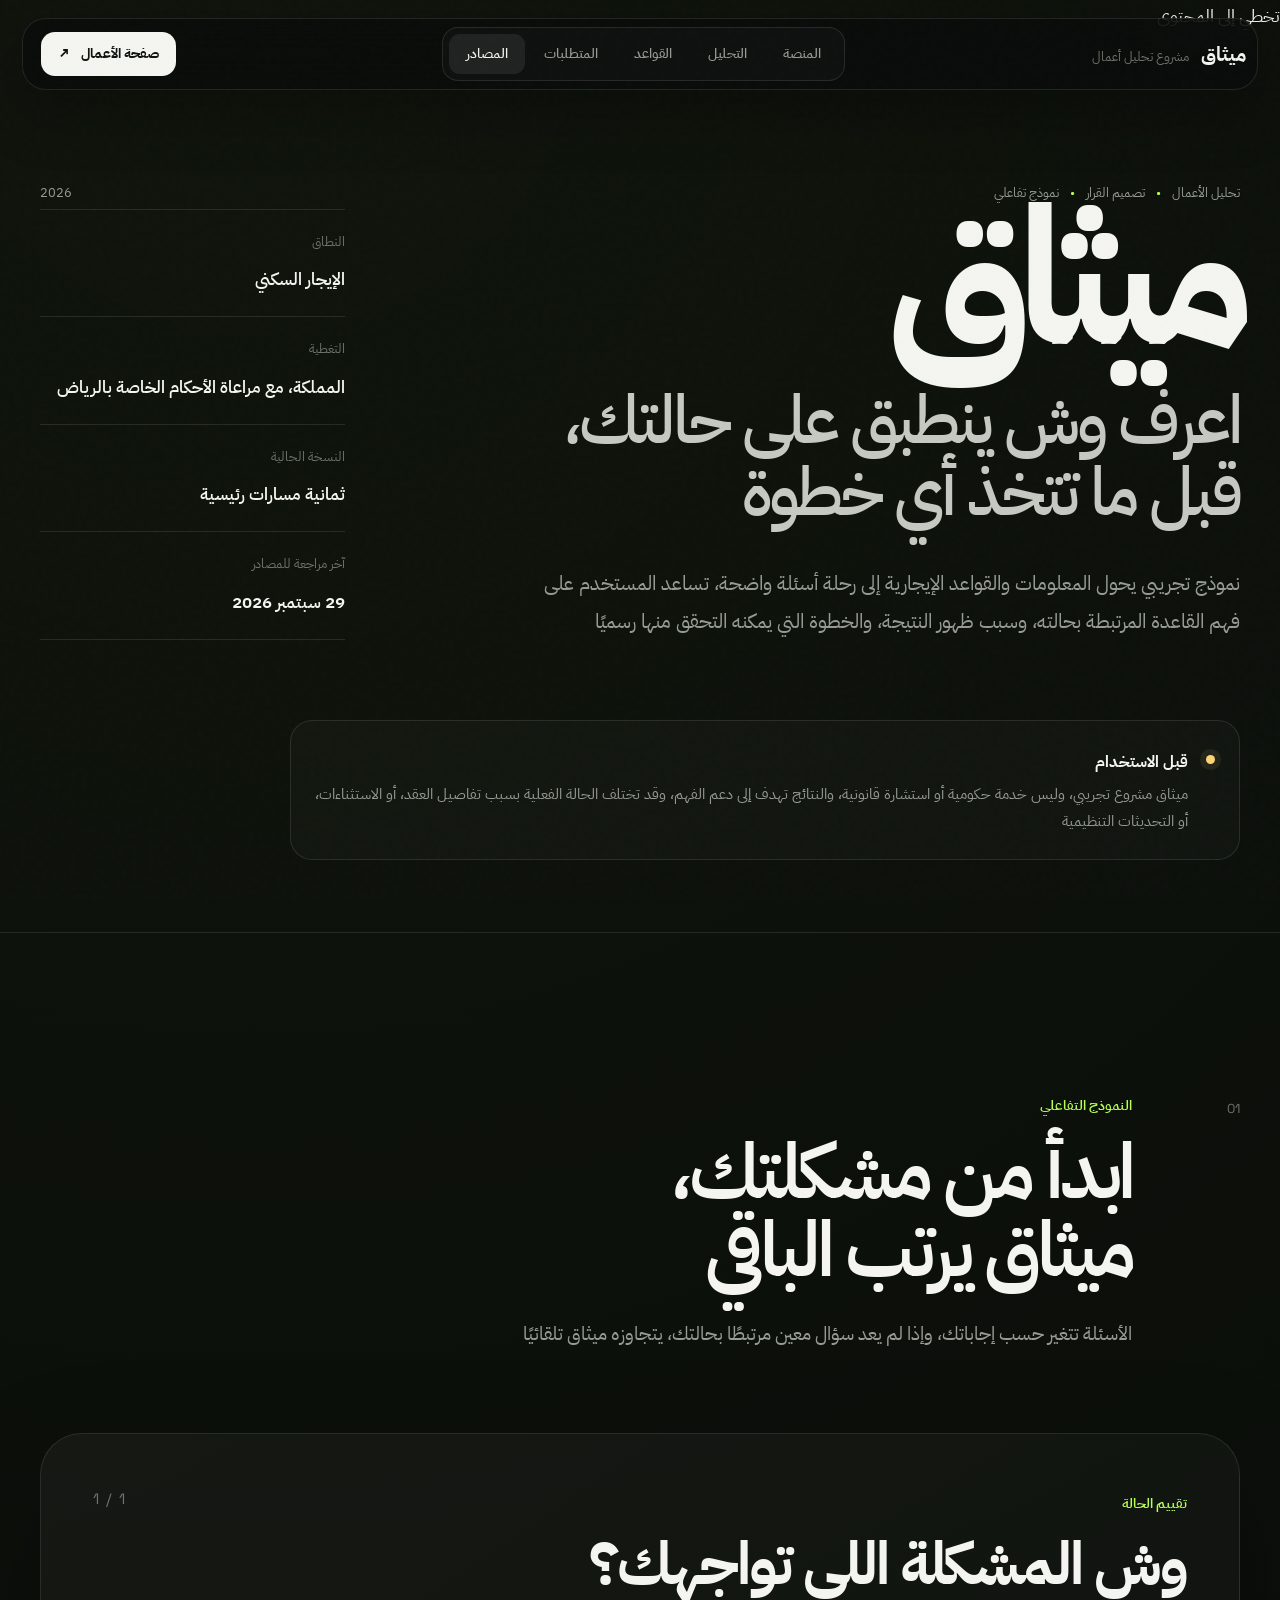
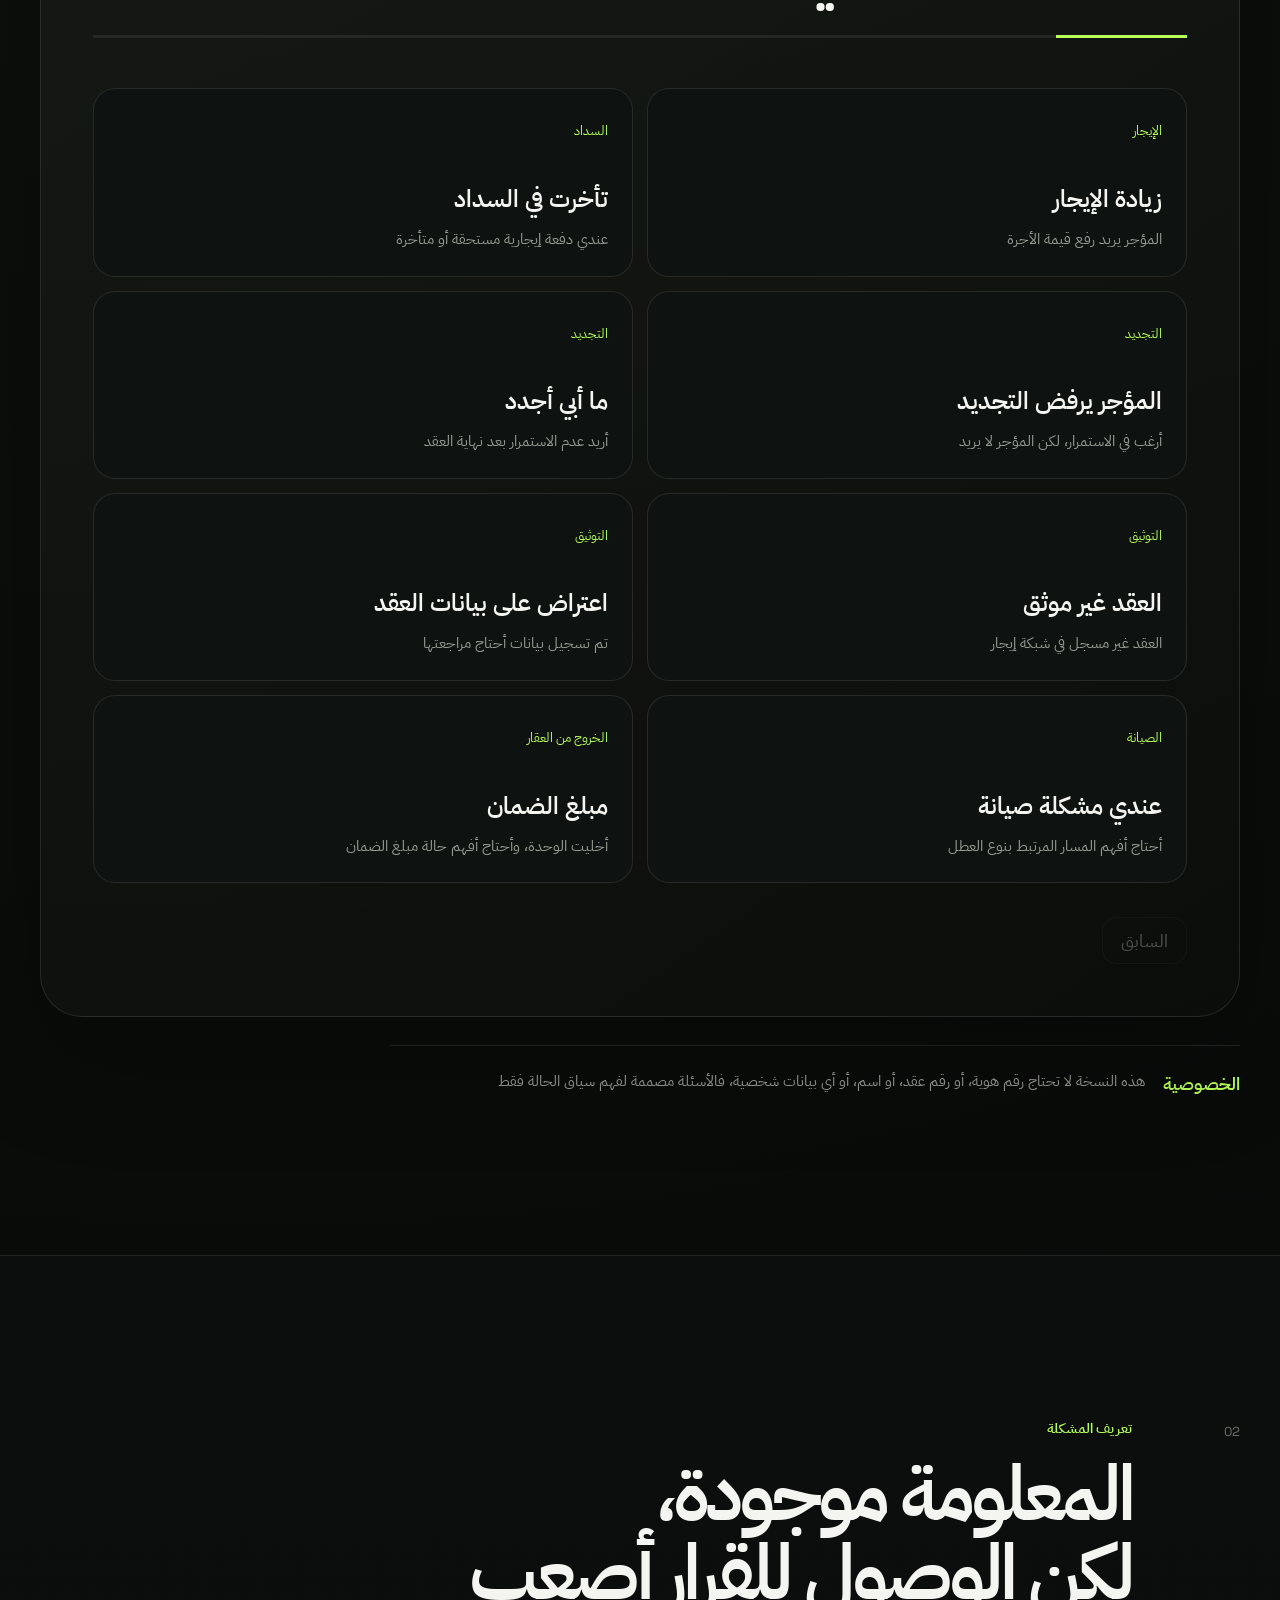
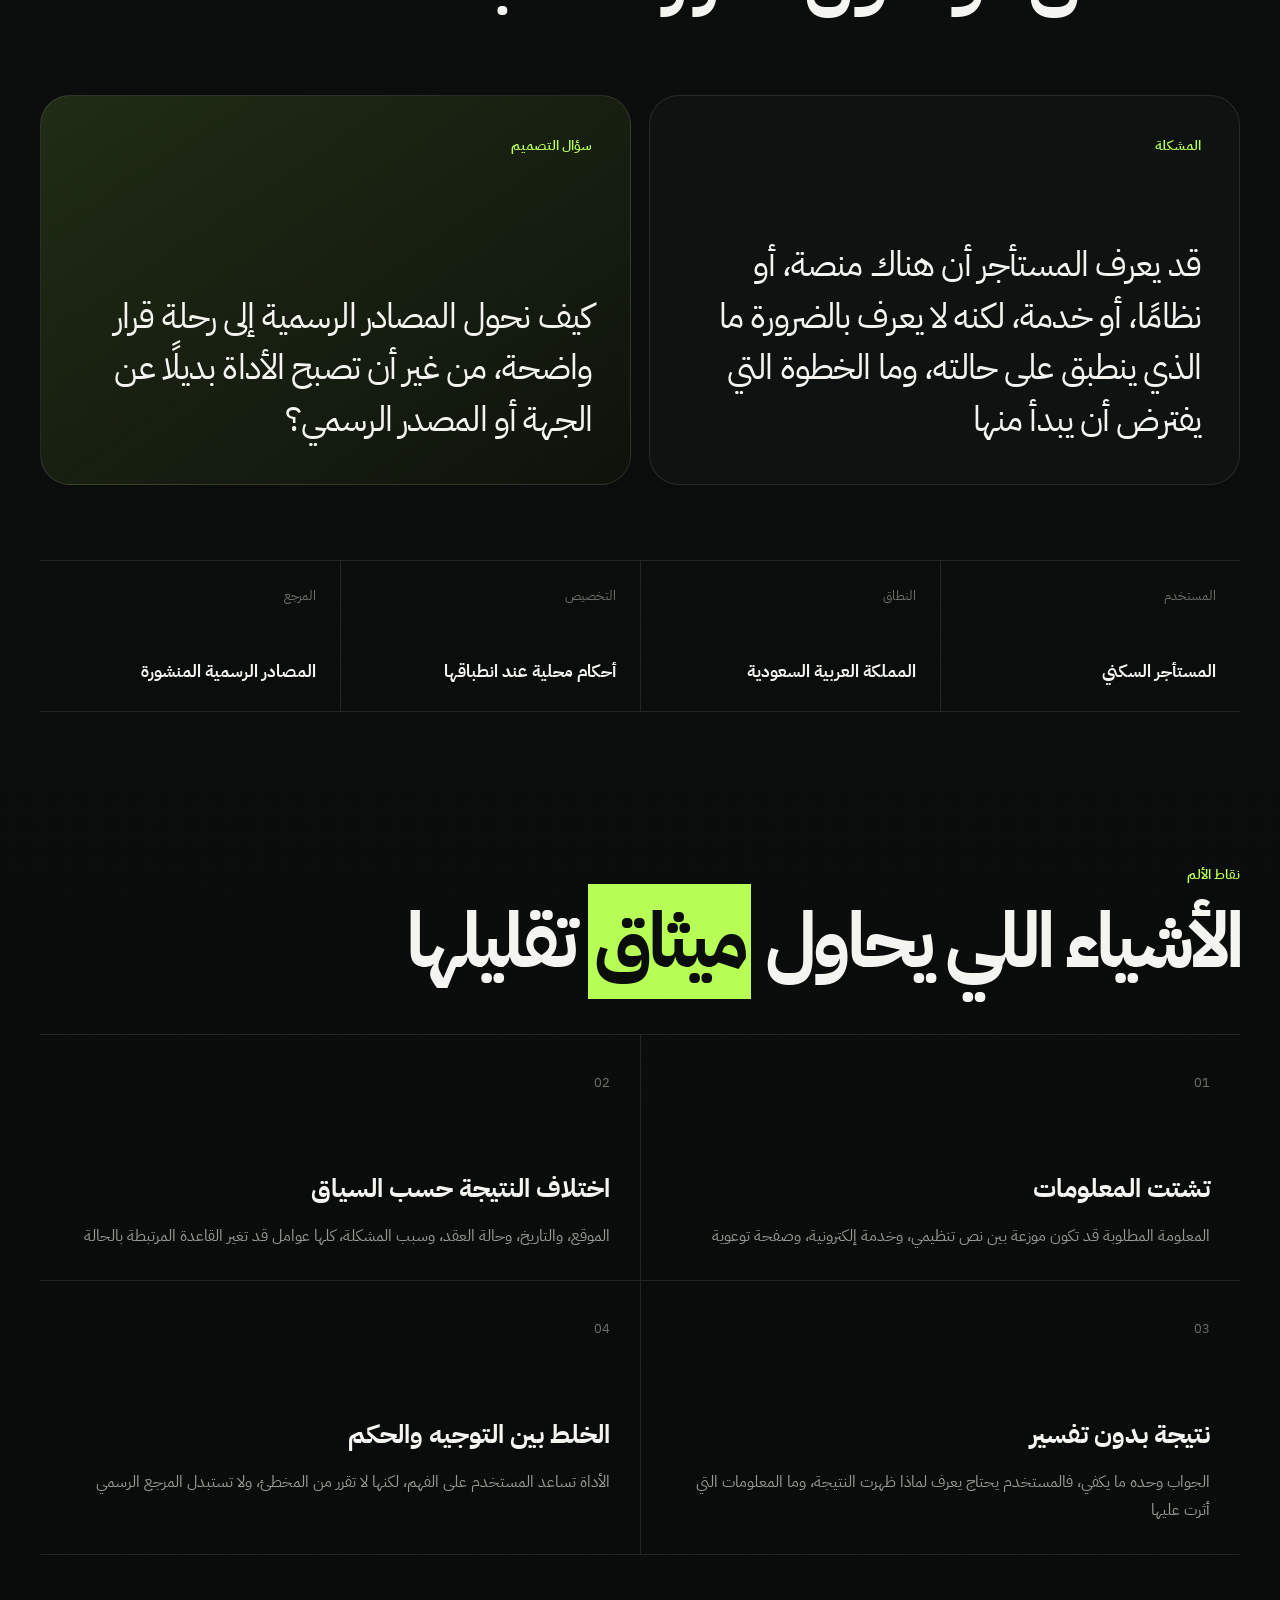
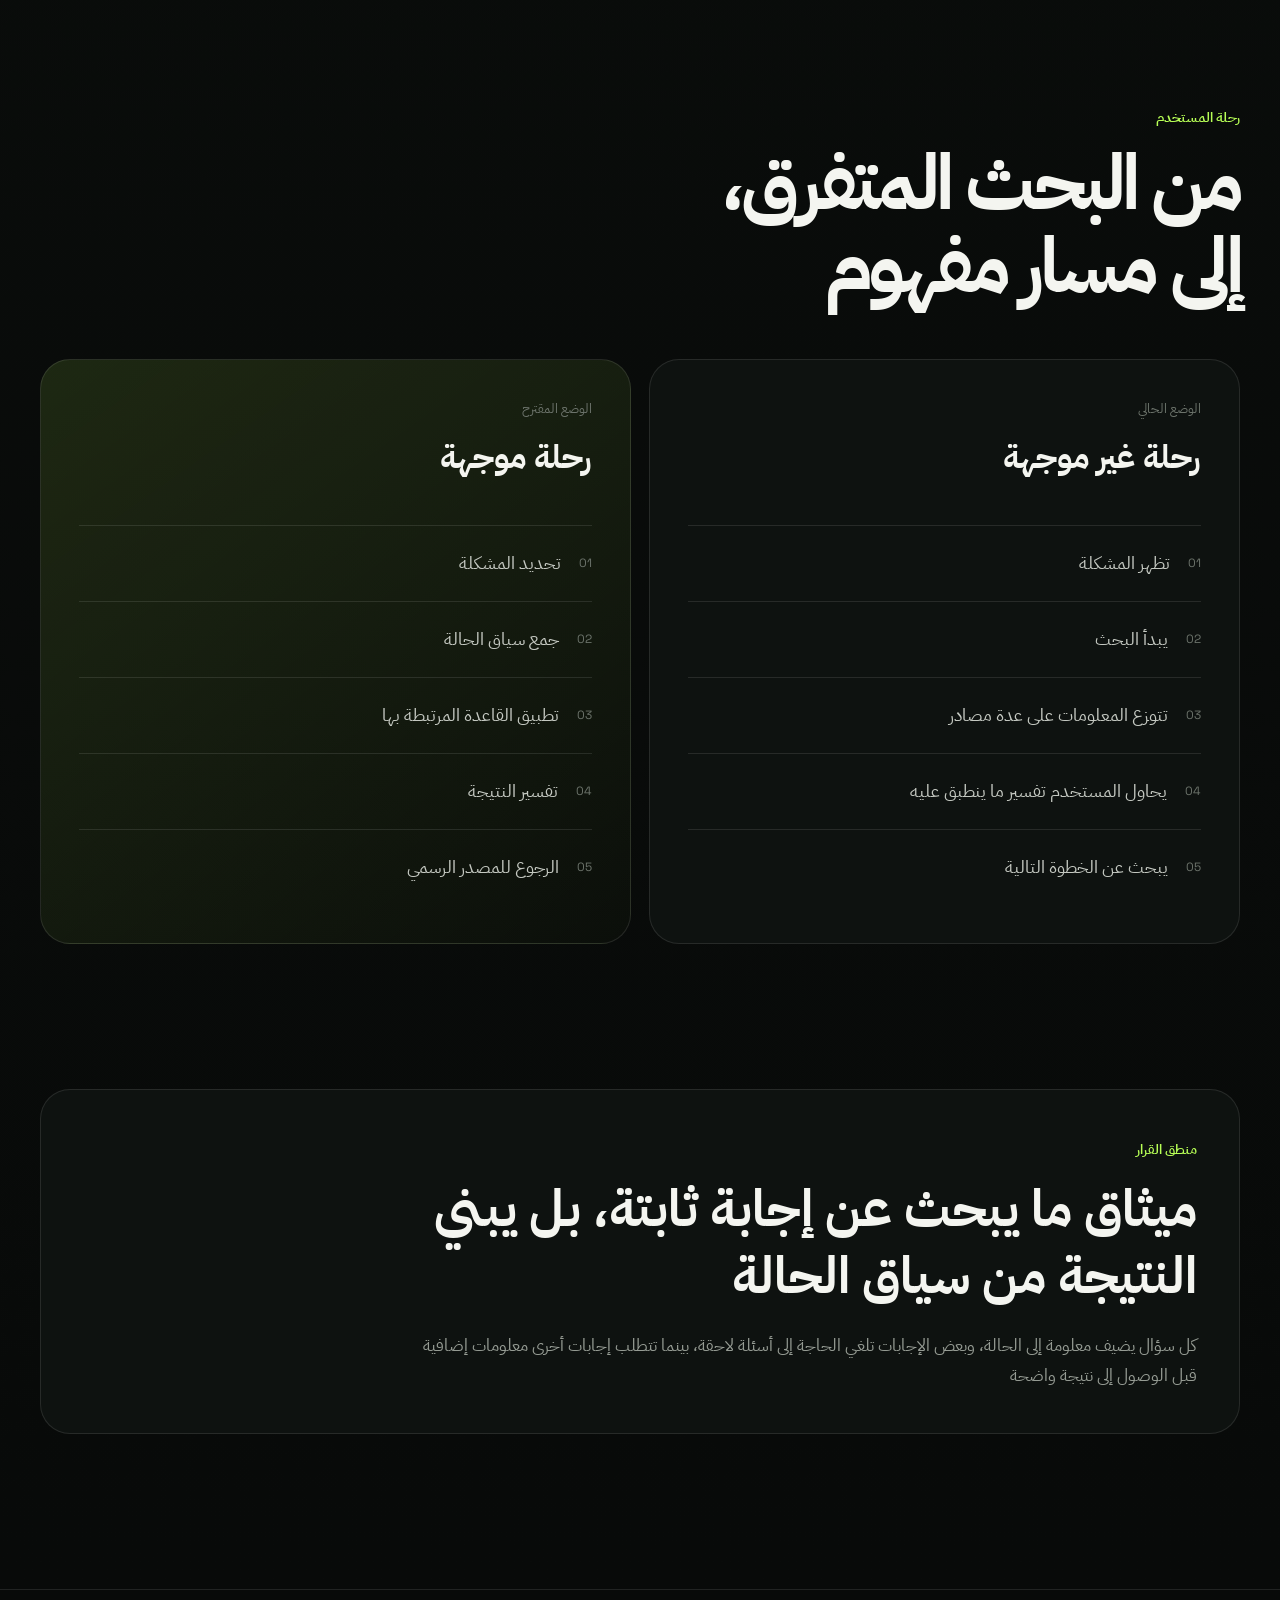
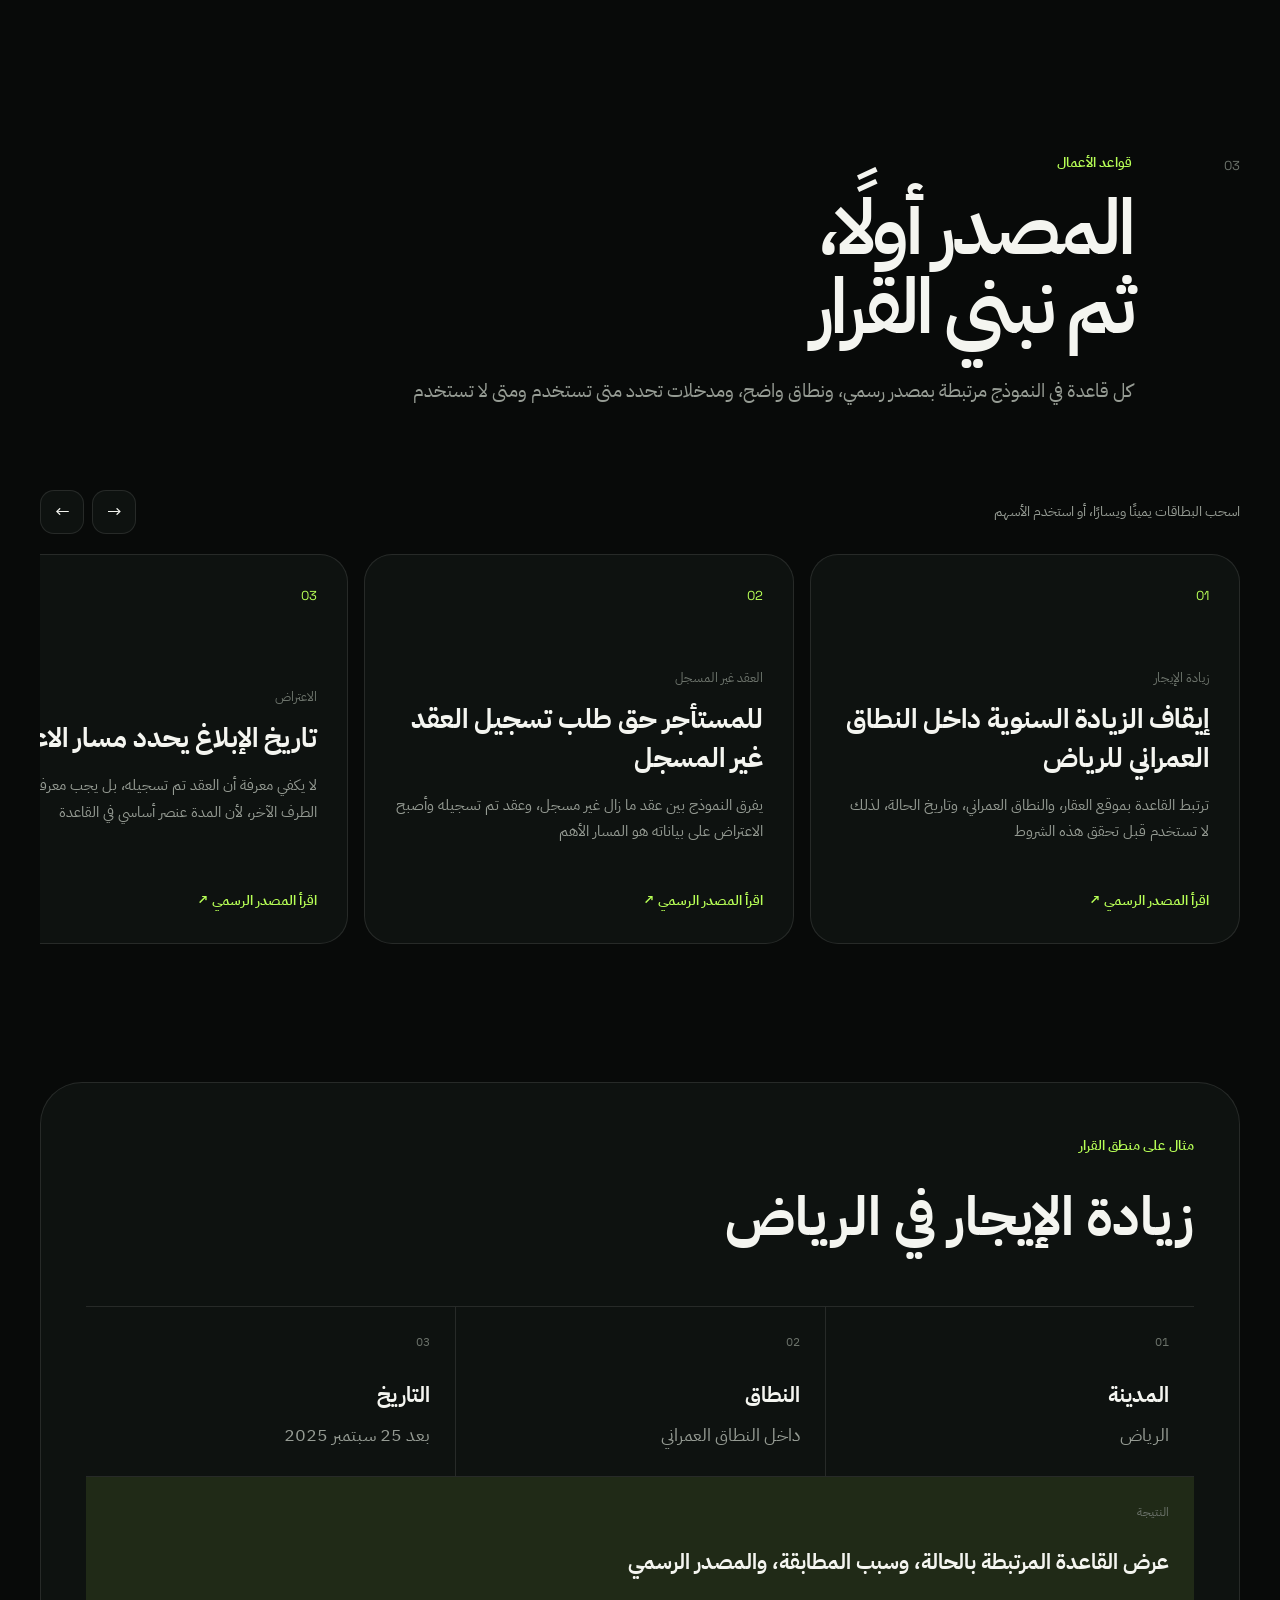
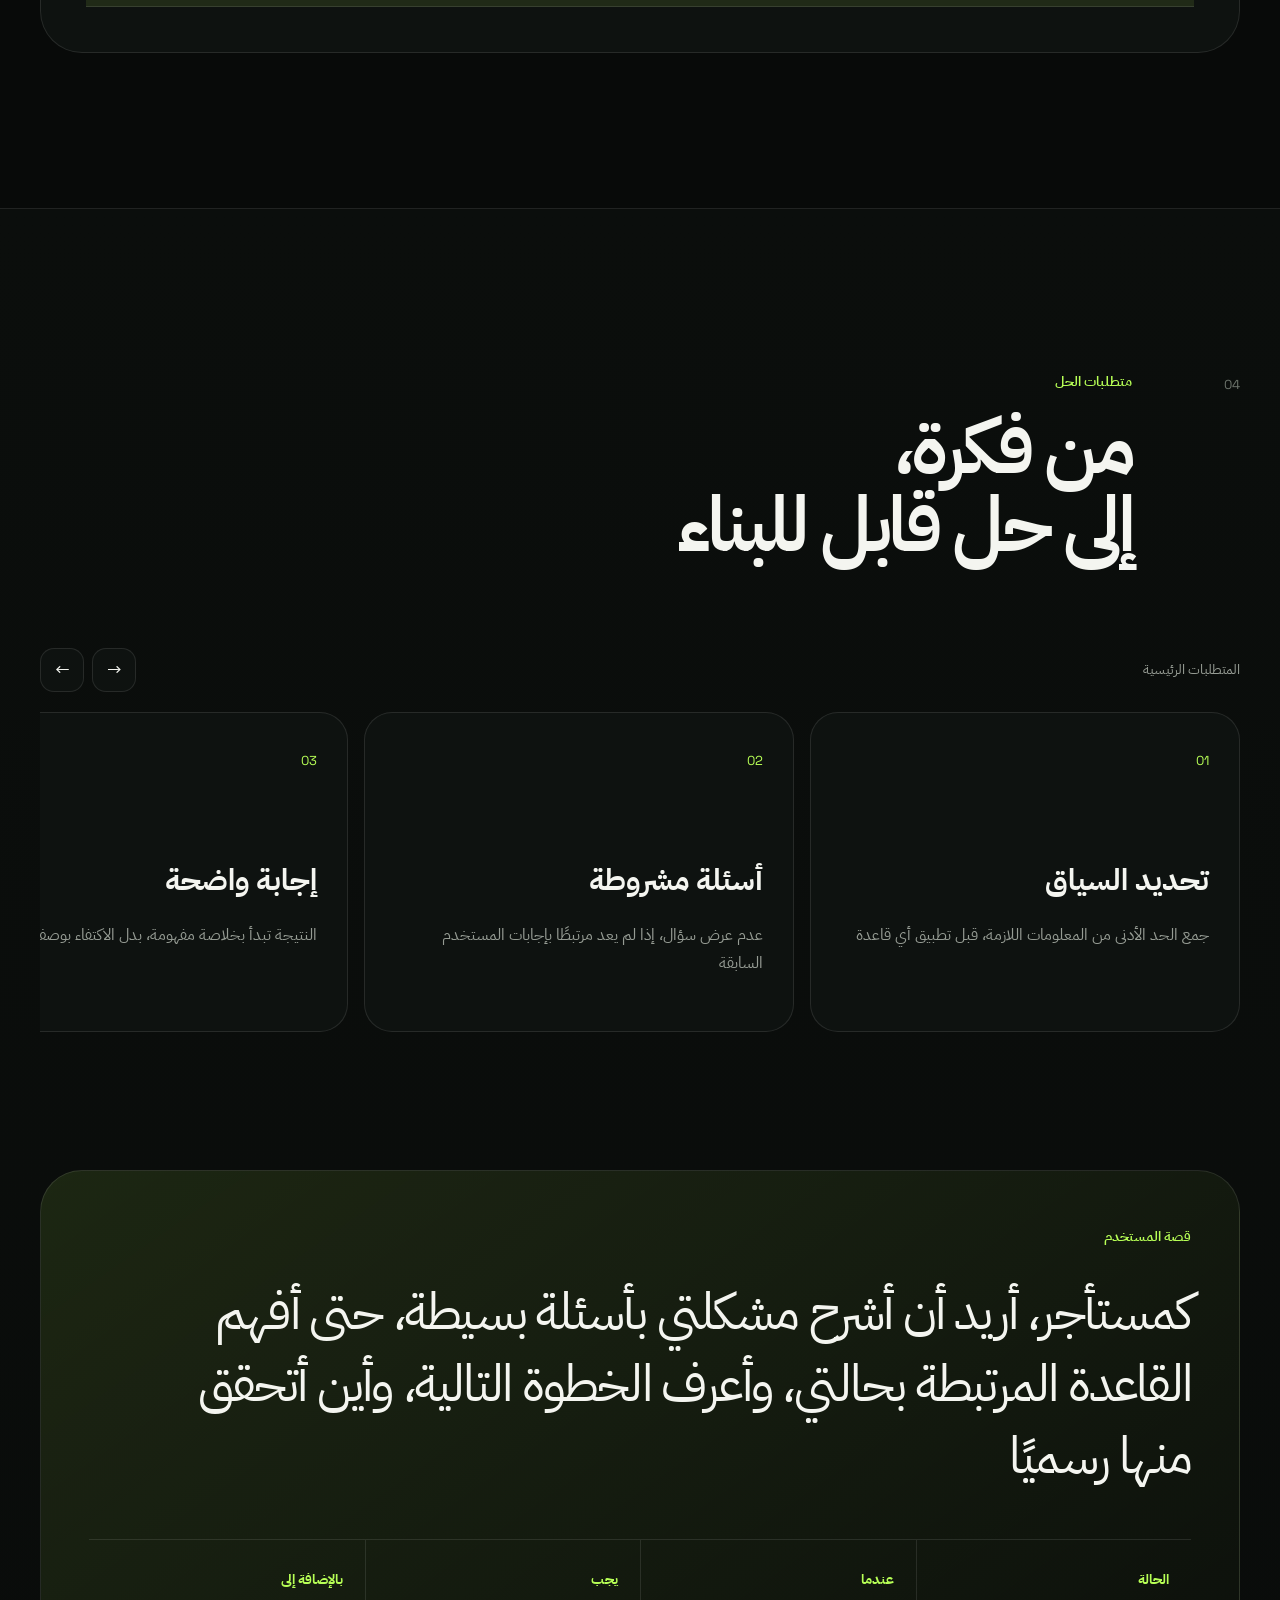
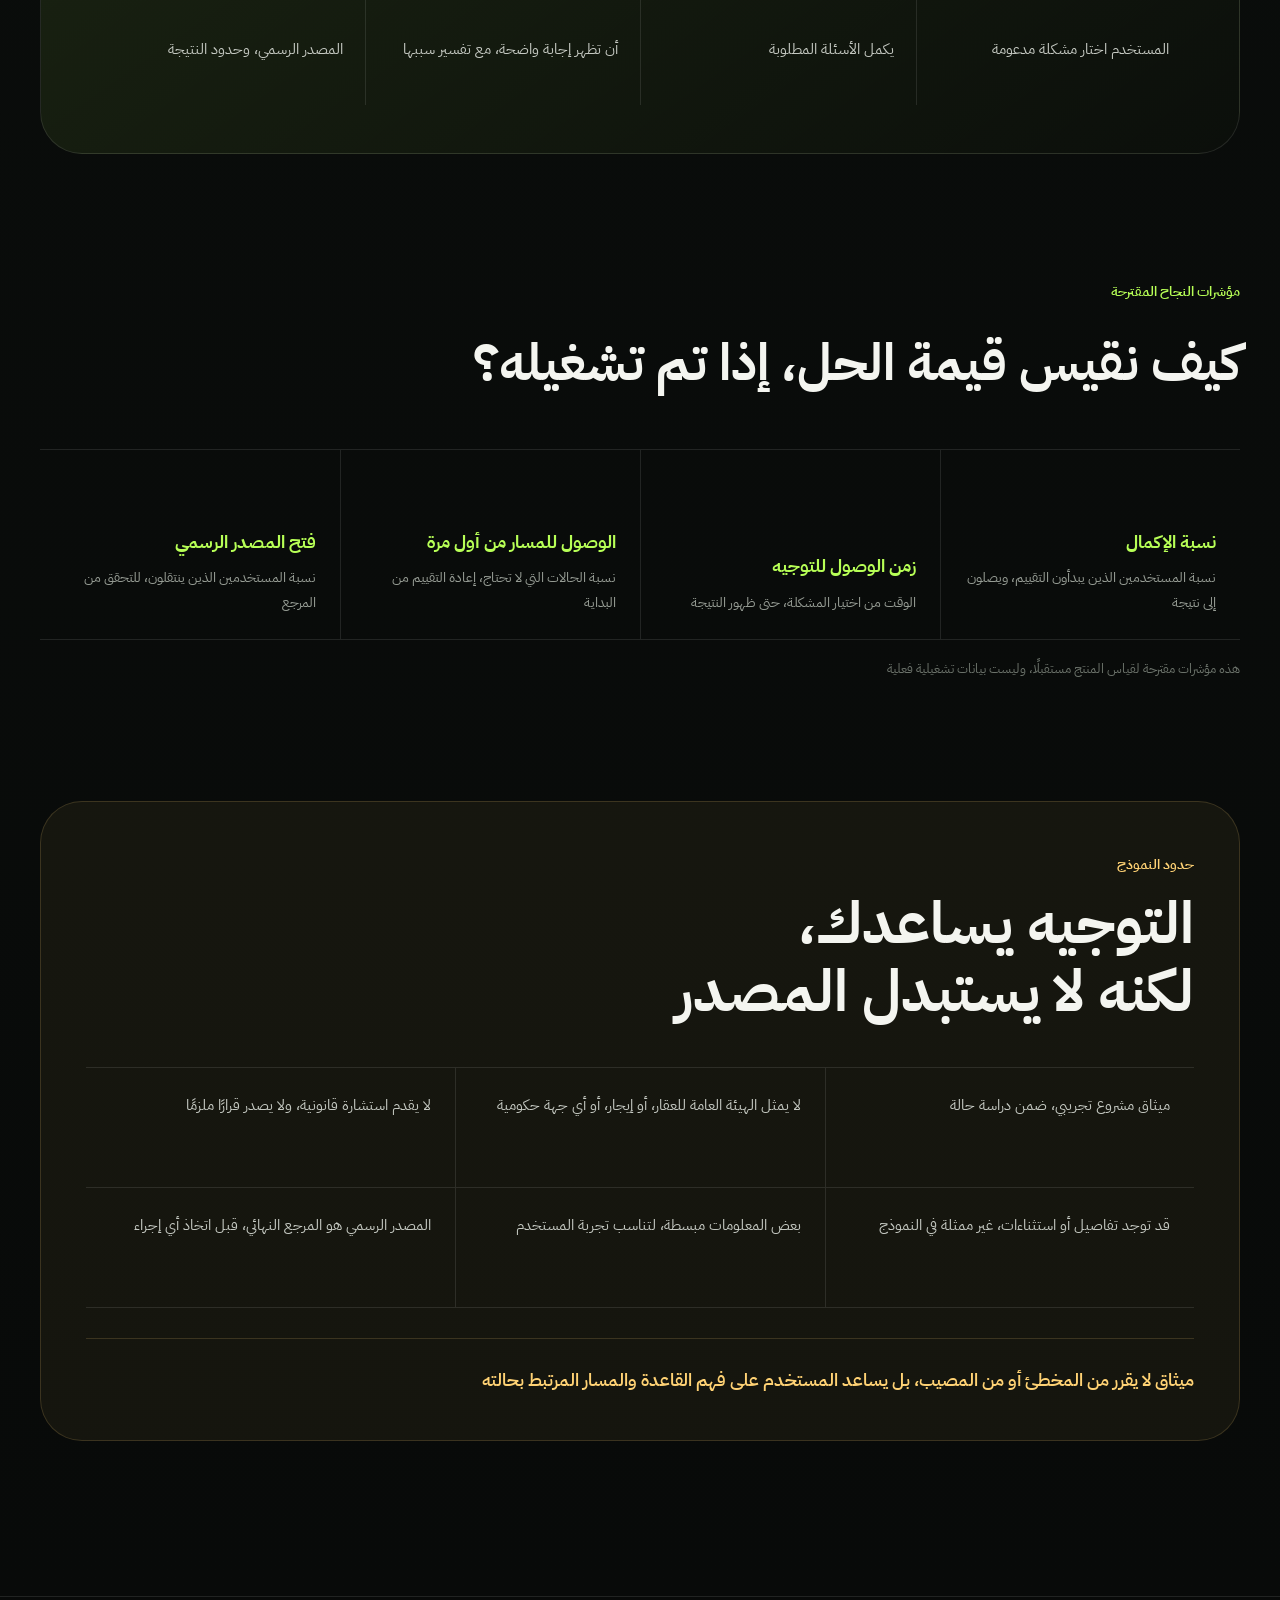
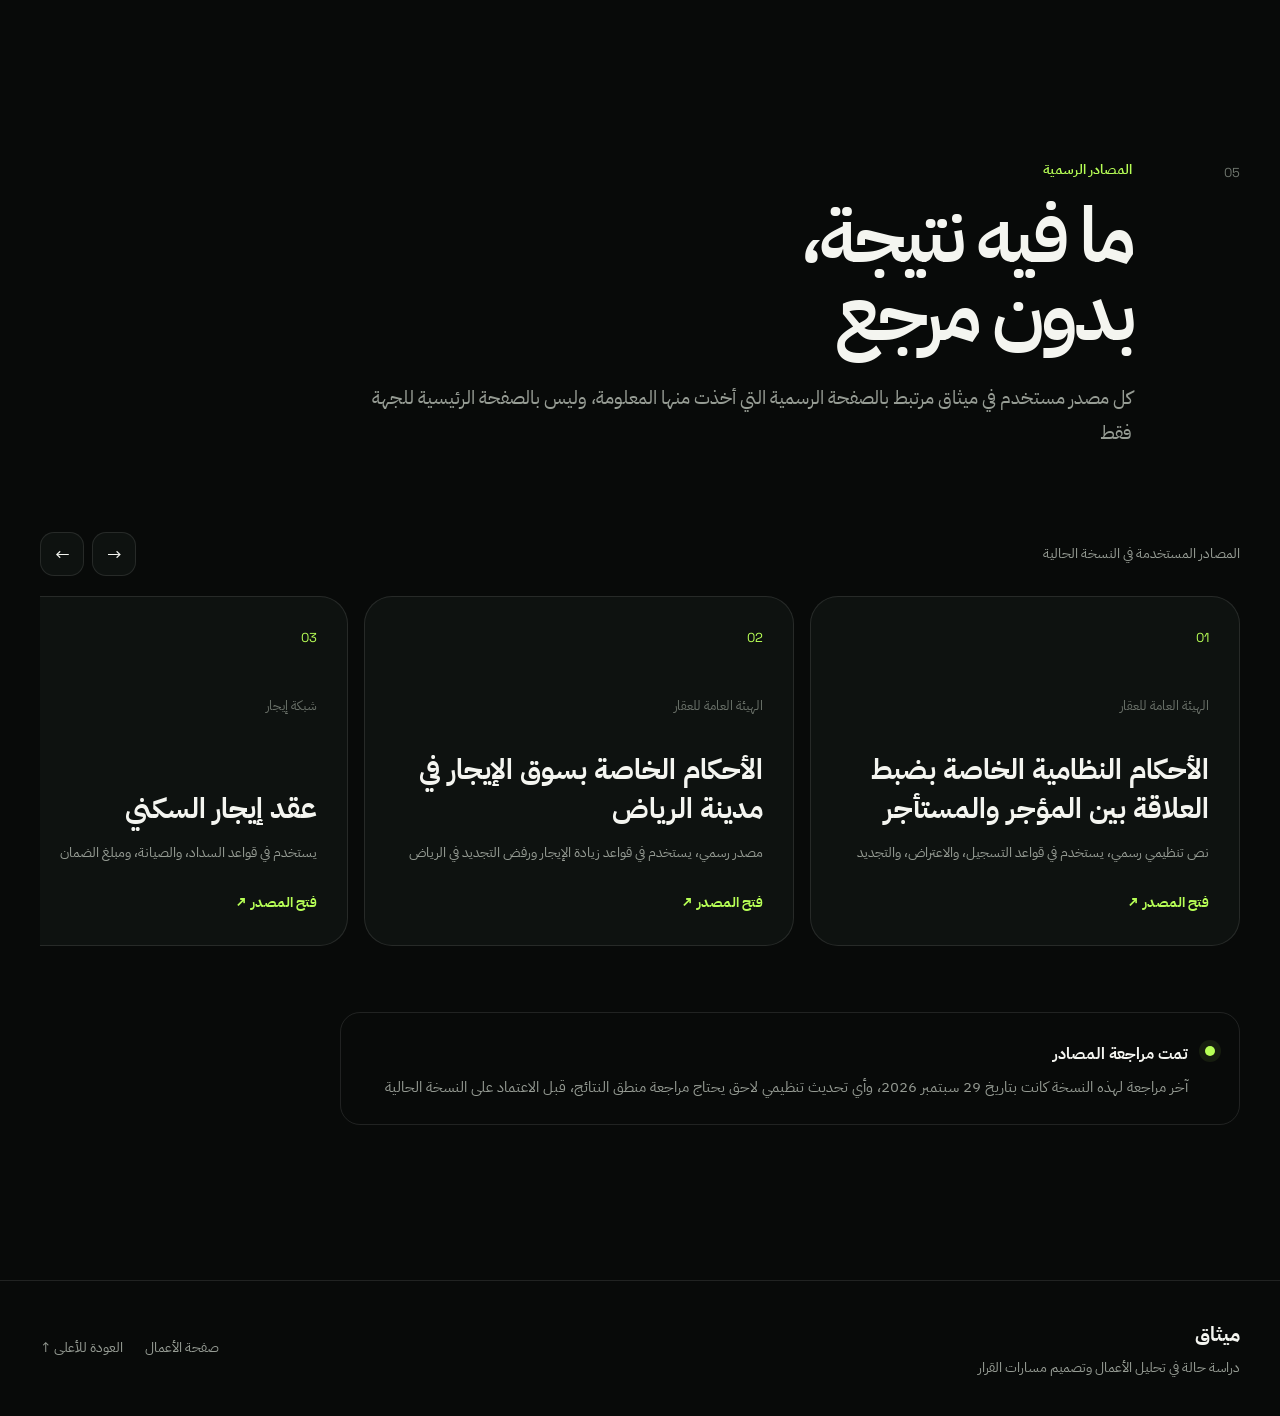
==== commit 1028dff6: "Improve Mithaq metadata and accessibility markup" ====
--- a/projects/mithaq/index.html
+++ b/projects/mithaq/index.html
@@ -19,7 +19,37 @@
     content="#080a09"
   >
 
-  <title>ميثاق | دليل المسار الإيجاري</title>
+  <link
+    rel="canonical"
+    href="https://ojalsadei.github.io/my-portfolio/projects/mithaq/"
+  >
+
+  <meta
+    property="og:title"
+    content="ميثاق | دراسة حالة في تحليل الأعمال"
+  >
+
+  <meta
+    property="og:description"
+    content="نموذج تفاعلي ودراسة حالة توضح كيف يمكن تحويل القواعد والمصادر الرسمية إلى مسارات قرار أوضح للمستفيد."
+  >
+
+  <meta
+    property="og:type"
+    content="website"
+  >
+
+  <meta
+    property="og:url"
+    content="https://ojalsadei.github.io/my-portfolio/projects/mithaq/"
+  >
+
+  <meta
+    name="twitter:card"
+    content="summary"
+  >
+
+  <title>ميثاق | دراسة حالة في تحليل الأعمال</title>
 
   <link
     rel="preconnect"
@@ -45,6 +75,10 @@
 
 
 <body>
+
+  <a class="skip-link" href="#main-content">
+    تخطي إلى المحتوى
+  </a>
 
   <div
     class="page-noise"
@@ -111,6 +145,7 @@
         type="button"
         aria-label="فتح القائمة"
         aria-expanded="false"
+        aria-controls="mobileMenu"
       >
         <span></span>
         <span></span>
@@ -158,7 +193,9 @@
 
 
 
-  <main id="top">
+  <main id="main-content">
+
+    <div id="top" aria-hidden="true"></div>
 
 
     <section class="hero shell">
